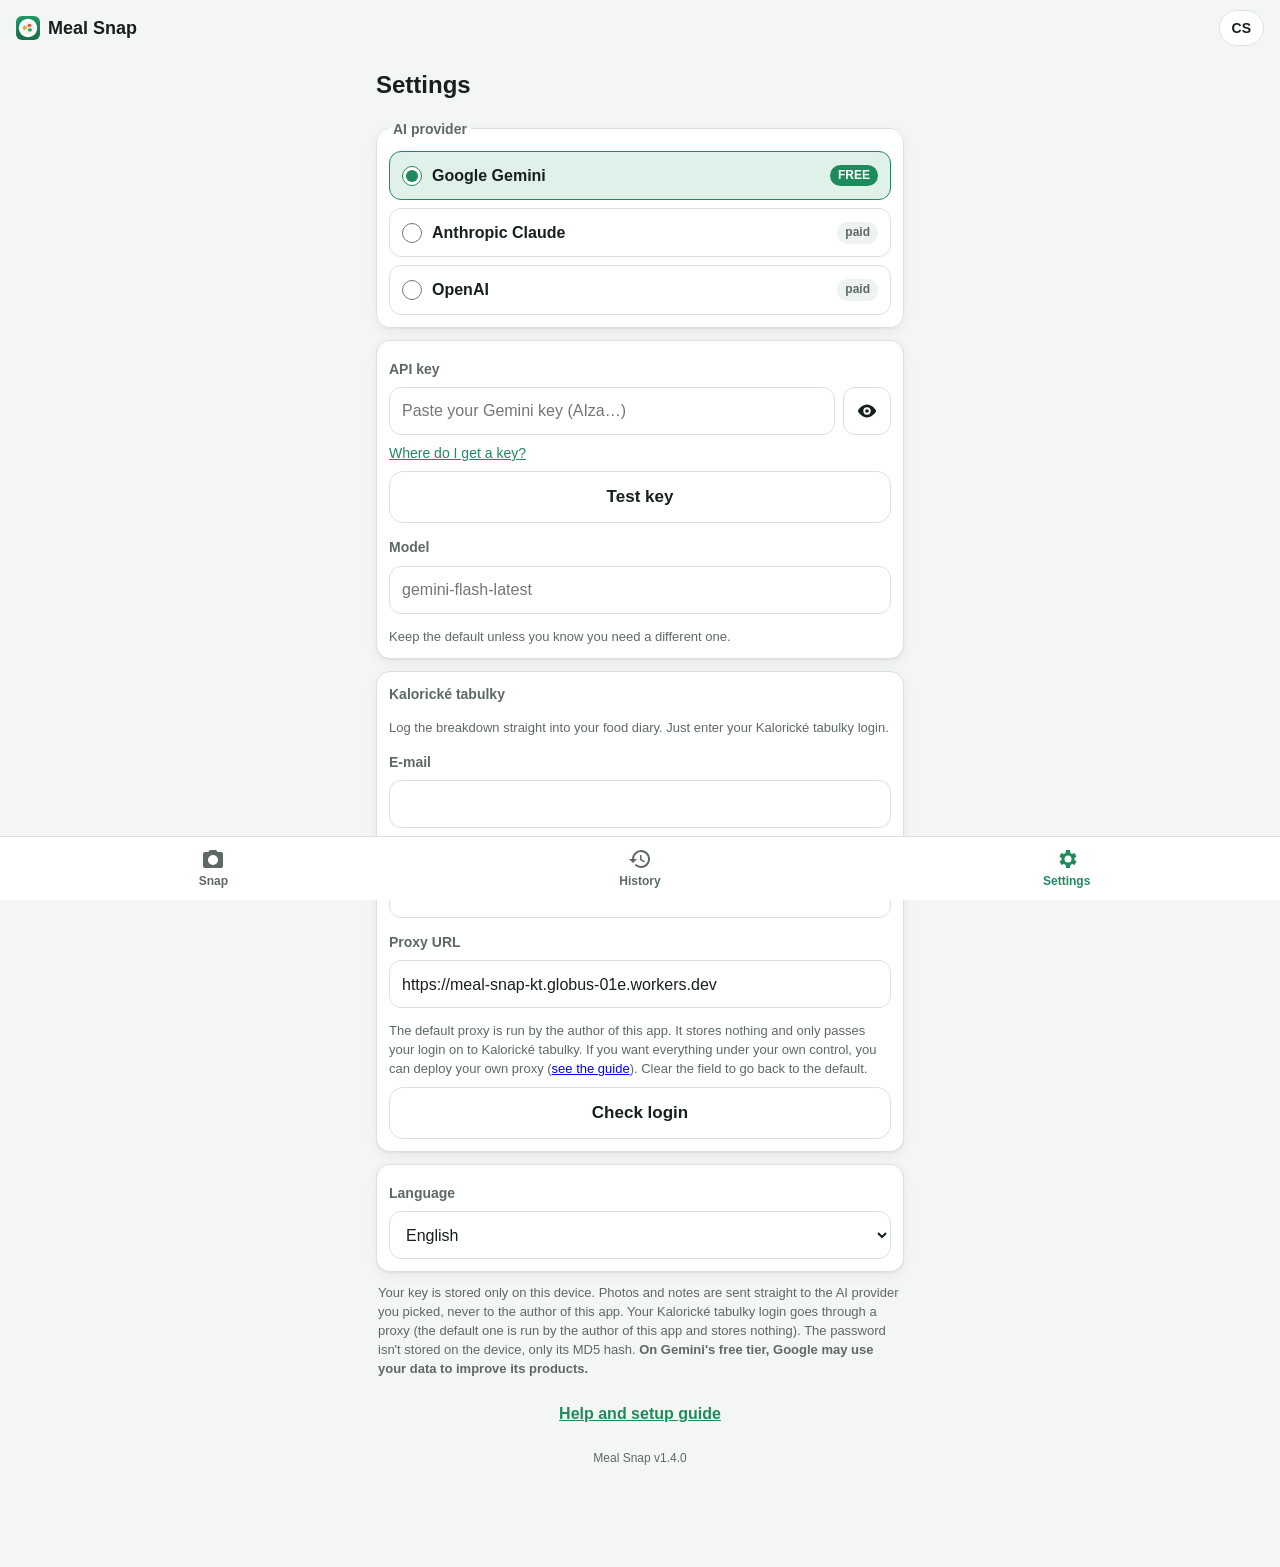
==== index.html @ 4e85311d "Skip whole dishes in KT matches and ask when the meat is unclear The KT database also lists complete" ====
<!doctype html>
<html lang="en">
<head>
  <meta charset="utf-8">
  <meta name="viewport" content="width=device-width, initial-scale=1, viewport-fit=cover">
  <title>Meal Snap</title>
  <meta name="description" content="Break a meal photo down into ingredients with grams and calories.">
  <meta name="theme-color" content="#1f8a5b">
  <meta name="apple-mobile-web-app-capable" content="yes">
  <meta name="mobile-web-app-capable" content="yes">
  <meta name="apple-mobile-web-app-status-bar-style" content="default">
  <meta name="apple-mobile-web-app-title" content="Meal Snap">
  <link rel="manifest" href="manifest.webmanifest">
  <link rel="icon" href="icons/favicon-32.png" sizes="32x32">
  <link rel="apple-touch-icon" href="icons/apple-touch-icon.png">
  <link rel="stylesheet" href="style.css">
  <script type="module" src="app.js"></script>
</head>
<body>
  <header class="topbar">
    <div class="brand"><img src="icons/favicon-32.png" alt="" width="24" height="24"><span data-i18n="app.title">Meal Snap</span></div>
    <button id="lang-toggle" class="chip" type="button" data-i18n-aria="settings.language">CS</button>
  </header>

  <main>
    <!-- ===== Snap ===== -->
    <section id="view-snap" class="view active" aria-labelledby="tab-snap">
      <div id="key-banner" class="banner" hidden>
        <span data-i18n="snap.noKey">Add your AI key in Settings first.</span>
        <button type="button" class="link" data-goto="settings" data-i18n="snap.openSettings">Open settings</button>
      </div>

      <div id="composer">
        <label class="photo-drop" id="photo-drop">
          <input id="photo-input" type="file" accept="image/*" hidden>
          <img id="photo-preview" alt="" hidden>
          <span class="photo-empty" id="photo-empty">
            <svg viewBox="0 0 24 24" width="40" height="40" aria-hidden="true"><path fill="currentColor" d="M9 3 7.2 5H4a2 2 0 0 0-2 2v12a2 2 0 0 0 2 2h16a2 2 0 0 0 2-2V7a2 2 0 0 0-2-2h-3.2L15 3H9Zm3 5a5 5 0 1 1 0 10 5 5 0 0 1 0-10Zm0 2a3 3 0 1 0 0 6 3 3 0 0 0 0-6Z"/></svg>
            <strong data-i18n="snap.takePhoto">Take or choose a photo</strong>
            <small data-i18n="snap.photoHint">Shoot from above, whole plate in frame.</small>
          </span>
        </label>

        <div class="note-wrap">
          <label for="note" class="label" data-i18n="snap.noteLabel">Note (optional)</label>
          <div class="note-row">
            <textarea id="note" rows="2" data-i18n-placeholder="snap.notePlaceholder"></textarea>
            <button id="mic" type="button" class="icon-btn" data-i18n-aria="snap.dictate">
              <svg viewBox="0 0 24 24" width="24" height="24" aria-hidden="true"><path fill="currentColor" d="M12 14a3 3 0 0 0 3-3V5a3 3 0 0 0-6 0v6a3 3 0 0 0 3 3Zm5-3a5 5 0 0 1-10 0H5a7 7 0 0 0 6 6.92V21h2v-3.08A7 7 0 0 0 19 11h-2Z"/></svg>
            </button>
          </div>
          <small id="voice-status" class="hint" data-i18n="snap.noteHint">Tip: you can also dictate using the microphone on your keyboard.</small>
        </div>

        <button id="analyze" type="button" class="primary" disabled data-i18n="snap.analyze">Analyze meal</button>
        <p id="status" class="status" role="status" aria-live="polite"></p>

        <div id="clarify" class="card clarify" role="group" aria-labelledby="clarify-question" hidden>
          <p id="clarify-question" class="clarify-question"></p>
          <div id="clarify-options" class="clarify-options"></div>
          <small class="hint" data-i18n="clarify.hint">Or write the answer in the note and tap Analyze meal.</small>
          <button id="clarify-skip" type="button" class="link" data-i18n="clarify.skip">Analyze without answering</button>
        </div>
      </div>

      <div id="result" hidden>
        <div class="result-head">
          <img id="result-thumb" alt="" hidden>
          <div>
            <input id="dish" class="dish" type="text" aria-label="Dish">
            <span id="confidence" class="badge"></span>
          </div>
        </div>

        <div class="totals card">
          <div class="kcal"><strong id="total-kcal">0</strong> <span>kcal</span></div>
          <div class="macros">
            <span><b data-i18n="macro.p">P</b> <span id="total-p">0</span> g</span>
            <span><b data-i18n="macro.c">C</b> <span id="total-c">0</span> g</span>
            <span><b data-i18n="macro.f">F</b> <span id="total-f">0</span> g</span>
          </div>
        </div>

        <ul id="items" class="items"></ul>

        <div class="row-actions">
          <button id="add-item" type="button" class="secondary" data-i18n="result.addItem">+ Add item</button>
          <button id="copy-all" type="button" class="secondary" data-i18n="result.copyAll">Copy all</button>
        </div>

        <div id="kt-card" class="card field-stack kt-card">
          <h2 class="kt-title" data-i18n="kt.title">Log to Kalorické tabulky</h2>
          <div id="kt-form">
            <div class="kt-row">
              <label class="kt-field"><span class="label" data-i18n="kt.date">Date</span><input id="kt-date" type="date"></label>
              <label class="kt-field"><span class="label" data-i18n="kt.meal">Meal</span><select id="kt-meal"></select></label>
            </div>
            <button id="kt-send" type="button" class="primary" data-i18n="kt.send">Log to Kalorické tabulky</button>
            <p id="kt-status" class="status" role="status" aria-live="polite"></p>
          </div>
          <p id="kt-setup" class="kt-setup" hidden>
            <span data-i18n="kt.notConfigured">Connect your Kalorické tabulky account first.</span>
            <button type="button" class="link" data-goto="settings" data-i18n="kt.openSettings">Set up</button>
          </p>
        </div>

        <p id="ai-note" class="ai-note"></p>
        <p class="disclaimer" data-i18n="result.disclaimer">Values are AI estimates. Check grams before logging.</p>
        <button id="new-photo" type="button" class="primary" data-i18n="result.newPhoto">New photo</button>
      </div>
    </section>

    <!-- ===== History ===== -->
    <section id="view-history" class="view" aria-labelledby="tab-history">
      <h1 data-i18n="history.title">History</h1>
      <ul id="history-list" class="history"></ul>
      <p id="history-empty" class="empty" data-i18n="history.empty">No meals yet. Analyzed meals will appear here.</p>
      <button id="history-clear" type="button" class="danger" data-i18n="history.clear" hidden>Clear history</button>
    </section>

    <!-- ===== Settings ===== -->
    <section id="view-settings" class="view" aria-labelledby="tab-settings">
      <h1 data-i18n="settings.title">Settings</h1>

      <fieldset class="card">
        <legend data-i18n="settings.provider">AI provider</legend>
        <div id="provider-list" class="providers"></div>
      </fieldset>

      <div class="card field-stack">
        <label for="api-key" class="label" data-i18n="settings.apiKey">API key</label>
        <div class="key-row">
          <input id="api-key" type="password" autocomplete="off" autocapitalize="off" spellcheck="false">
          <button id="key-show" type="button" class="icon-btn" data-i18n-aria="settings.showKey">
            <svg viewBox="0 0 24 24" width="22" height="22" aria-hidden="true"><path fill="currentColor" d="M12 5c-5 0-9 4.5-10 7 1 2.5 5 7 10 7s9-4.5 10-7c-1-2.5-5-7-10-7Zm0 11a4 4 0 1 1 0-8 4 4 0 0 1 0 8Zm0-2a2 2 0 1 0 0-4 2 2 0 0 0 0 4Z"/></svg>
          </button>
        </div>
        <a id="key-link" target="_blank" rel="noopener" class="small-link" data-i18n="settings.getKey">How do I get a key?</a>
        <button id="key-test" type="button" class="secondary" data-i18n="settings.test">Test key</button>
        <p id="key-status" class="status" role="status" aria-live="polite"></p>

        <label for="model" class="label" data-i18n="settings.model">Model</label>
        <input id="model" type="text" list="model-list" autocomplete="off" autocapitalize="off" spellcheck="false">
        <datalist id="model-list"></datalist>
        <small class="hint" data-i18n="settings.modelHint">Leave the default unless you know what you are doing.</small>
      </div>

      <div class="card field-stack">
        <span class="label kt-legend" data-i18n="kt.settingsTitle">Kalorické tabulky</span>
        <small class="hint" data-i18n-html="kt.settingsHint"></small>
        <label for="kt-email" class="label" data-i18n="kt.email">E-mail</label>
        <input id="kt-email" type="email" autocomplete="username" autocapitalize="off" spellcheck="false">
        <label for="kt-password" class="label" data-i18n="kt.password">Password</label>
        <input id="kt-password" type="password" autocomplete="current-password">
        <label for="kt-proxy" class="label" data-i18n="kt.proxy">Proxy URL</label>
        <input id="kt-proxy" type="url" inputmode="url" autocomplete="off" autocapitalize="off" spellcheck="false">
        <small class="hint" data-i18n-html="kt.proxyHint"></small>
        <button id="kt-test" type="button" class="secondary" data-i18n="kt.test">Check login</button>
        <p id="kt-test-status" class="status" role="status" aria-live="polite"></p>
      </div>

      <div class="card field-stack">
        <label for="lang-select" class="label" data-i18n="settings.language">Language</label>
        <select id="lang-select"></select>
      </div>

      <p class="privacy" data-i18n-html="settings.privacy"></p>
      <a class="help-link" href="help.html" data-i18n="settings.help">Help &amp; setup guide</a>
      <p class="version">Meal Snap v<span id="app-version"></span></p>
    </section>
  </main>

  <nav class="tabs" role="tablist">
    <button id="tab-snap" role="tab" class="tab active" data-goto="snap" type="button">
      <svg viewBox="0 0 24 24" width="24" height="24" aria-hidden="true"><path fill="currentColor" d="M9 3 7.2 5H4a2 2 0 0 0-2 2v12a2 2 0 0 0 2 2h16a2 2 0 0 0 2-2V7a2 2 0 0 0-2-2h-3.2L15 3H9Zm3 5a5 5 0 1 1 0 10 5 5 0 0 1 0-10Z"/></svg>
      <span data-i18n="tab.snap">Snap</span>
    </button>
    <button id="tab-history" role="tab" class="tab" data-goto="history" type="button">
      <svg viewBox="0 0 24 24" width="24" height="24" aria-hidden="true"><path fill="currentColor" d="M13 3a9 9 0 0 0-9 9H1l4 4 4-4H6a7 7 0 1 1 2.05 4.95l-1.42 1.42A9 9 0 1 0 13 3Zm-1 5v5l4.25 2.52.77-1.28L13.5 12.2V8H12Z"/></svg>
      <span data-i18n="tab.history">History</span>
    </button>
    <button id="tab-settings" role="tab" class="tab" data-goto="settings" type="button">
      <svg viewBox="0 0 24 24" width="24" height="24" aria-hidden="true"><path fill="currentColor" d="M19.4 13a7.6 7.6 0 0 0 0-2l2.1-1.6-2-3.5-2.5 1a7.4 7.4 0 0 0-1.7-1L15 3h-4l-.4 2.9a7.4 7.4 0 0 0-1.7 1l-2.5-1-2 3.5L6.6 11a7.6 7.6 0 0 0 0 2l-2.1 1.6 2 3.5 2.5-1c.5.4 1.1.7 1.7 1L11 21h4l.4-2.9c.6-.3 1.2-.6 1.7-1l2.5 1 2-3.5L19.4 13ZM13 15.5a3.5 3.5 0 1 1 0-7 3.5 3.5 0 0 1 0 7Z"/></svg>
      <span data-i18n="tab.settings">Settings</span>
    </button>
  </nav>

  <div id="toast" class="toast" role="status" aria-live="polite" hidden></div>

  <template id="item-tpl">
    <li class="item card">
      <div class="item-main">
        <input class="item-name" type="text" data-field="name">
        <button type="button" class="icon-btn small copy-one" data-i18n-aria="result.copyName">
          <svg viewBox="0 0 24 24" width="20" height="20" aria-hidden="true"><path fill="currentColor" d="M16 1H4a2 2 0 0 0-2 2v14h2V3h12V1Zm3 4H8a2 2 0 0 0-2 2v14a2 2 0 0 0 2 2h11a2 2 0 0 0 2-2V7a2 2 0 0 0-2-2Zm0 16H8V7h11v14Z"/></svg>
        </button>
      </div>
      <div class="item-sub">
        <label class="grams"><input type="number" inputmode="decimal" min="0" step="1" data-field="grams"><span>g</span></label>
        <span class="item-kcal"><strong></strong> kcal</span>
        <span class="item-macros"></span>
        <button type="button" class="icon-btn small toggle-details" data-i18n-aria="result.details">
          <svg viewBox="0 0 24 24" width="20" height="20" aria-hidden="true"><path fill="currentColor" d="M3 17.25V21h3.75L17.8 9.94l-3.75-3.75L3 17.25ZM20.7 7.04a1 1 0 0 0 0-1.41l-2.33-2.33a1 1 0 0 0-1.41 0l-1.83 1.83 3.75 3.75 1.82-1.84Z"/></svg>
        </button>
        <button type="button" class="icon-btn small remove" data-i18n-aria="result.remove">
          <svg viewBox="0 0 24 24" width="20" height="20" aria-hidden="true"><path fill="currentColor" d="M6 19a2 2 0 0 0 2 2h8a2 2 0 0 0 2-2V7H6v12ZM19 4h-3.5l-1-1h-5l-1 1H5v2h14V4Z"/></svg>
        </button>
      </div>
      <div class="item-kt" hidden>
        <span class="item-kt-label" data-i18n="kt.matchLabel">KT</span>
        <select class="item-kt-select" data-i18n-aria="kt.match"></select>
        <span class="item-kt-busy" data-i18n="kt.searching" hidden>Searching…</span>
      </div>
      <div class="item-details" hidden>
        <span class="per100" data-i18n="result.per100">Per 100 g:</span>
        <label>kcal<input type="number" inputmode="decimal" min="0" data-field="kcal_100g"></label>
        <label data-i18n-aria="macro.protein"><span data-i18n="macro.p">P</span><input type="number" inputmode="decimal" min="0" step="0.1" data-field="protein_100g"></label>
        <label data-i18n-aria="macro.carbs"><span data-i18n="macro.c">C</span><input type="number" inputmode="decimal" min="0" step="0.1" data-field="carbs_100g"></label>
        <label data-i18n-aria="macro.fat"><span data-i18n="macro.f">F</span><input type="number" inputmode="decimal" min="0" step="0.1" data-field="fat_100g"></label>
      </div>
    </li>
  </template>
</body>
</html>
---- style.css ----
:root {
  --bg: #f4f6f5;
  --surface: #ffffff;
  --surface-2: #eef2f0;
  --text: #17201b;
  --muted: #5d6a63;
  --border: #dbe2de;
  --accent: #1f8a5b;
  --accent-text: #ffffff;
  --accent-soft: #dff1e8;
  --danger: #c0392b;
  --warn: #b7791f;
  --radius: 14px;
  --shadow: 0 1px 2px rgb(0 0 0 / 6%), 0 4px 14px rgb(0 0 0 / 5%);
  --tabbar-h: 64px;
  color-scheme: light;
}

@media (prefers-color-scheme: dark) {
  :root:not([data-theme="light"]) {
    --bg: #0f1412;
    --surface: #18201c;
    --surface-2: #212b26;
    --text: #e8eeea;
    --muted: #9aa8a0;
    --border: #2c3832;
    --accent: #3fbf86;
    --accent-text: #08130e;
    --accent-soft: #1d3a2d;
    --danger: #ef6b5b;
    --warn: #e0a84a;
    --shadow: none;
    color-scheme: dark;
  }
}
:root[data-theme="dark"] {
  --bg: #0f1412; --surface: #18201c; --surface-2: #212b26; --text: #e8eeea; --muted: #9aa8a0;
  --border: #2c3832; --accent: #3fbf86; --accent-text: #08130e; --accent-soft: #1d3a2d;
  --danger: #ef6b5b; --warn: #e0a84a; --shadow: none; color-scheme: dark;
}

* { box-sizing: border-box; }
html { -webkit-text-size-adjust: 100%; }
body {
  margin: 0;
  background: var(--bg);
  color: var(--text);
  font: 16px/1.45 -apple-system, BlinkMacSystemFont, "Segoe UI", Roboto, sans-serif;
  padding-bottom: calc(var(--tabbar-h) + env(safe-area-inset-bottom));
  -webkit-tap-highlight-color: transparent;
}
button, input, select, textarea { font: inherit; color: inherit; }
[hidden] { display: none !important; }

.topbar {
  position: sticky; top: 0; z-index: 5;
  display: flex; align-items: center; justify-content: space-between;
  padding: calc(10px + env(safe-area-inset-top)) 16px 10px;
  background: color-mix(in srgb, var(--bg) 88%, transparent);
  backdrop-filter: blur(10px);
  -webkit-backdrop-filter: blur(10px);
}
.brand { display: flex; align-items: center; gap: 8px; font-weight: 700; font-size: 18px; }
.brand img { border-radius: 6px; }

main { max-width: 560px; margin: 0 auto; padding: 4px 16px 24px; }
h1 { font-size: 24px; margin: 8px 0 16px; }

.view { display: none; }
.view.active { display: block; }

.card {
  background: var(--surface);
  border: 1px solid var(--border);
  border-radius: var(--radius);
  box-shadow: var(--shadow);
}

/* buttons */
.primary, .secondary, .danger {
  display: block; width: 100%;
  min-height: 52px; padding: 12px 16px;
  border-radius: var(--radius); border: 1px solid transparent;
  font-weight: 600; font-size: 17px; cursor: pointer;
}
.primary { background: var(--accent); color: var(--accent-text); }
.primary:disabled { opacity: .45; cursor: default; }
.secondary { background: var(--surface); border-color: var(--border); color: var(--text); }
.danger { background: transparent; border-color: var(--danger); color: var(--danger); margin-top: 16px; }
.chip {
  border: 1px solid var(--border); background: var(--surface); border-radius: 999px;
  padding: 6px 12px; font-weight: 600; font-size: 14px; cursor: pointer; min-height: 36px;
}
.icon-btn {
  display: inline-grid; place-items: center; flex: none;
  width: 48px; height: 48px; border-radius: 12px;
  border: 1px solid var(--border); background: var(--surface); color: var(--text); cursor: pointer;
}
.icon-btn.small { width: 38px; height: 38px; border-radius: 10px; border-color: transparent; background: transparent; color: var(--muted); }
.icon-btn.recording { background: var(--danger); border-color: var(--danger); color: #fff; animation: pulse 1.2s infinite; }
@keyframes pulse { 50% { opacity: .65; } }
.link { background: none; border: 0; color: var(--accent); font-weight: 600; padding: 0; cursor: pointer; text-decoration: underline; }
button:focus-visible, input:focus-visible, textarea:focus-visible, select:focus-visible, a:focus-visible {
  outline: 2px solid var(--accent); outline-offset: 2px;
}

/* snap */
.banner {
  display: flex; flex-wrap: wrap; gap: 6px 12px; align-items: center;
  padding: 12px 14px; margin-bottom: 12px; border-radius: var(--radius);
  background: var(--accent-soft); color: var(--text);
}
.photo-drop {
  display: grid; place-items: center; overflow: hidden;
  aspect-ratio: 4 / 3; width: 100%;
  border: 2px dashed var(--border); border-radius: var(--radius);
  background: var(--surface); cursor: pointer; margin-bottom: 14px;
}
.photo-drop.has-photo { border-style: solid; aspect-ratio: auto; grid-template-columns: minmax(0, 1fr); }
.photo-drop img { display: block; max-width: 100%; max-height: 60vh; width: auto; height: auto; }
.photo-empty { display: grid; justify-items: center; gap: 6px; padding: 16px; text-align: center; color: var(--muted); }
.photo-empty strong { color: var(--text); font-size: 18px; }

.clarify { margin-top: 12px; padding: 14px; display: grid; gap: 10px; justify-items: start; }
.clarify-question { margin: 0; font-weight: 600; }
.clarify-options { display: flex; flex-wrap: wrap; gap: 8px; }
.clarify .hint { margin: 0; }

.label { display: block; font-weight: 600; font-size: 14px; margin-bottom: 6px; color: var(--muted); }
.note-wrap { margin-bottom: 14px; }
.note-row { display: flex; gap: 8px; align-items: flex-start; }
textarea, input[type="text"], input[type="password"], input[type="number"], input[type="url"], input[type="email"], input[type="date"], select {
  width: 100%; min-height: 48px; padding: 11px 12px;
  border: 1px solid var(--border); border-radius: 12px; background: var(--surface);
  font-size: 16px; /* prevents iOS zoom */
}
textarea { resize: vertical; }
input[type="date"] { -webkit-appearance: none; appearance: none; text-align: left; }
.hint { display: block; color: var(--muted); font-size: 13px; margin-top: 6px; }
.status { min-height: 1.4em; margin: 10px 0 0; color: var(--muted); font-size: 15px; }
.status.error { color: var(--danger); }
.status.ok { color: var(--accent); }
.status.busy::before {
  content: ""; display: inline-block; width: 14px; height: 14px; margin-right: 8px; vertical-align: -2px;
  border: 2px solid var(--border); border-top-color: var(--accent); border-radius: 50%;
  animation: spin .8s linear infinite;
}
@keyframes spin { to { transform: rotate(360deg); } }

/* result */
.result-head { display: flex; gap: 12px; align-items: center; margin: 4px 0 12px; }
.result-head img { width: 64px; height: 64px; object-fit: cover; border-radius: 12px; flex: none; }
.result-head > div { flex: 1; min-width: 0; }
.dish {
  border: 0 !important; background: transparent !important; padding: 0 !important; min-height: 0 !important;
  font-size: 21px !important; font-weight: 700;
}
.badge { display: inline-block; font-size: 12px; font-weight: 600; padding: 2px 8px; border-radius: 999px; background: var(--surface-2); color: var(--muted); margin-top: 2px; }
.badge.low { color: var(--warn); }
.badge.high { color: var(--accent); }

.totals { display: flex; justify-content: space-between; align-items: center; gap: 12px; padding: 14px 16px; margin-bottom: 12px; flex-wrap: wrap; }
.kcal strong { font-size: 30px; font-variant-numeric: tabular-nums; }
.kcal span { color: var(--muted); }
.macros { display: flex; gap: 14px; font-variant-numeric: tabular-nums; color: var(--muted); }
.macros b { color: var(--text); }

.items { list-style: none; margin: 0 0 12px; padding: 0; display: grid; gap: 8px; }
.item { padding: 8px 8px 8px 12px; }
.item-main { display: flex; align-items: center; gap: 4px; }
.item-name {
  flex: 1; min-width: 0; font-weight: 600;
  border: 0 !important; background: transparent !important; padding: 4px 0 !important; min-height: 38px !important;
}
.item-sub { display: flex; align-items: center; gap: 10px; flex-wrap: wrap; }
.grams { display: inline-flex; align-items: center; gap: 4px; }
.grams input { width: 84px; min-height: 40px; padding: 6px 8px; text-align: right; font-variant-numeric: tabular-nums; }
.grams span { color: var(--muted); }
.item-kcal { font-variant-numeric: tabular-nums; flex: 1; }
.item-macros { color: var(--muted); font-size: 13px; flex-basis: 100%; order: 5; margin-top: -4px; font-variant-numeric: tabular-nums; }
.item-details {
  display: flex; flex-wrap: wrap; gap: 8px; align-items: center;
  margin-top: 8px; padding-top: 8px; border-top: 1px solid var(--border); font-size: 14px; color: var(--muted);
}
.item-details label { display: inline-flex; align-items: center; gap: 4px; }
.item-details input { width: 70px; min-height: 38px; padding: 6px; }
.per100 { width: 100%; }
.item-kt { display: flex; align-items: center; gap: 8px; margin-top: 6px; font-size: 14px; color: var(--muted); }
.item-kt-label { flex: none; font-weight: 700; font-size: 12px; padding: 2px 6px; border-radius: 6px; background: var(--surface-2); }
.item-kt-select { min-height: 38px !important; padding: 6px 8px !important; font-size: 14px !important; flex: 1; min-width: 0; text-overflow: ellipsis; }
.item-kt-busy { flex: 1; }

.row-actions { display: grid; grid-template-columns: 1fr 1fr; gap: 8px; margin-bottom: 12px; }
.kt-card { margin-bottom: 12px; }
.kt-title { font-size: 16px; margin: 0; }
.kt-row { display: grid; grid-template-columns: minmax(0, 1fr) minmax(0, 1.3fr); gap: 8px; margin-bottom: 10px; }
.kt-field .label { margin: 0 0 4px; }
.kt-setup { margin: 0; color: var(--muted); display: flex; flex-wrap: wrap; gap: 6px 10px; }
.kt-legend { margin: 0 !important; }
.ai-note { color: var(--muted); font-size: 15px; margin: 8px 2px; }
.disclaimer { color: var(--muted); font-size: 13px; margin: 0 2px 16px; }

/* history */
.history { list-style: none; padding: 0; margin: 0; display: grid; gap: 8px; }
.history li { display: flex; align-items: center; gap: 12px; padding: 10px; cursor: pointer; }
.history img, .history .ph { width: 56px; height: 56px; border-radius: 10px; object-fit: cover; flex: none; background: var(--surface-2); }
.history .meta { flex: 1; min-width: 0; }
.history .meta strong { display: block; white-space: nowrap; overflow: hidden; text-overflow: ellipsis; }
.history .meta small { color: var(--muted); }
.history .kc { font-weight: 700; font-variant-numeric: tabular-nums; white-space: nowrap; }
.empty { color: var(--muted); text-align: center; padding: 32px 0; }

/* settings */
fieldset { margin: 0 0 12px; padding: 12px; }
legend { font-weight: 600; font-size: 14px; color: var(--muted); padding: 0 4px; }
.providers { display: grid; gap: 8px; }
.provider {
  display: flex; align-items: center; gap: 10px; padding: 12px;
  border: 1px solid var(--border); border-radius: 12px; cursor: pointer;
}
.provider:has(input:checked) { border-color: var(--accent); background: var(--accent-soft); }
.provider input { width: 20px; height: 20px; accent-color: var(--accent); margin: 0; }
.provider .name { flex: 1; font-weight: 600; }
.tag { font-size: 12px; font-weight: 700; padding: 2px 8px; border-radius: 999px; background: var(--surface-2); color: var(--muted); }
.tag.free { background: var(--accent); color: var(--accent-text); }
.field-stack { display: grid; gap: 8px; padding: 12px; margin-bottom: 12px; }
.field-stack .label { margin: 6px 0 0; }
.field-stack .status { margin: 0; }
.field-stack .status:empty { display: none; }
.key-row { display: flex; gap: 8px; }
.small-link { color: var(--accent); font-size: 14px; }
.privacy { color: var(--muted); font-size: 13px; margin: 4px 2px 12px; }
.help-link { display: block; text-align: center; color: var(--accent); font-weight: 600; padding: 12px; }
.version { text-align: center; color: var(--muted); font-size: 12px; }

/* tabs */
.tabs {
  position: fixed; left: 0; right: 0; bottom: 0; z-index: 10;
  display: grid; grid-template-columns: repeat(3, 1fr);
  height: calc(var(--tabbar-h) + env(safe-area-inset-bottom));
  padding-bottom: env(safe-area-inset-bottom);
  background: var(--surface); border-top: 1px solid var(--border);
}
.tab {
  display: grid; justify-items: center; align-content: center; gap: 2px;
  background: none; border: 0; color: var(--muted); font-size: 12px; font-weight: 600; cursor: pointer;
}
.tab.active { color: var(--accent); }

.toast {
  position: fixed; left: 50%; bottom: calc(var(--tabbar-h) + env(safe-area-inset-bottom) + 14px);
  transform: translateX(-50%); z-index: 20; max-width: calc(100% - 32px);
  background: var(--text); color: var(--bg); padding: 10px 16px; border-radius: 999px;
  font-size: 15px; box-shadow: var(--shadow);
}

/* help page */
.help main { padding-bottom: 40px; }
.help h2 { font-size: 19px; margin: 24px 0 8px; }
.help ol, .help ul { padding-left: 22px; }
.help li { margin: 6px 0; }
.help a { color: var(--accent); }
.help .card { padding: 14px 16px; margin: 12px 0; }
.help .back { display: inline-block; margin: 4px 0 8px; color: var(--accent); font-weight: 600; text-decoration: none; }
body.help { padding-bottom: 0; }
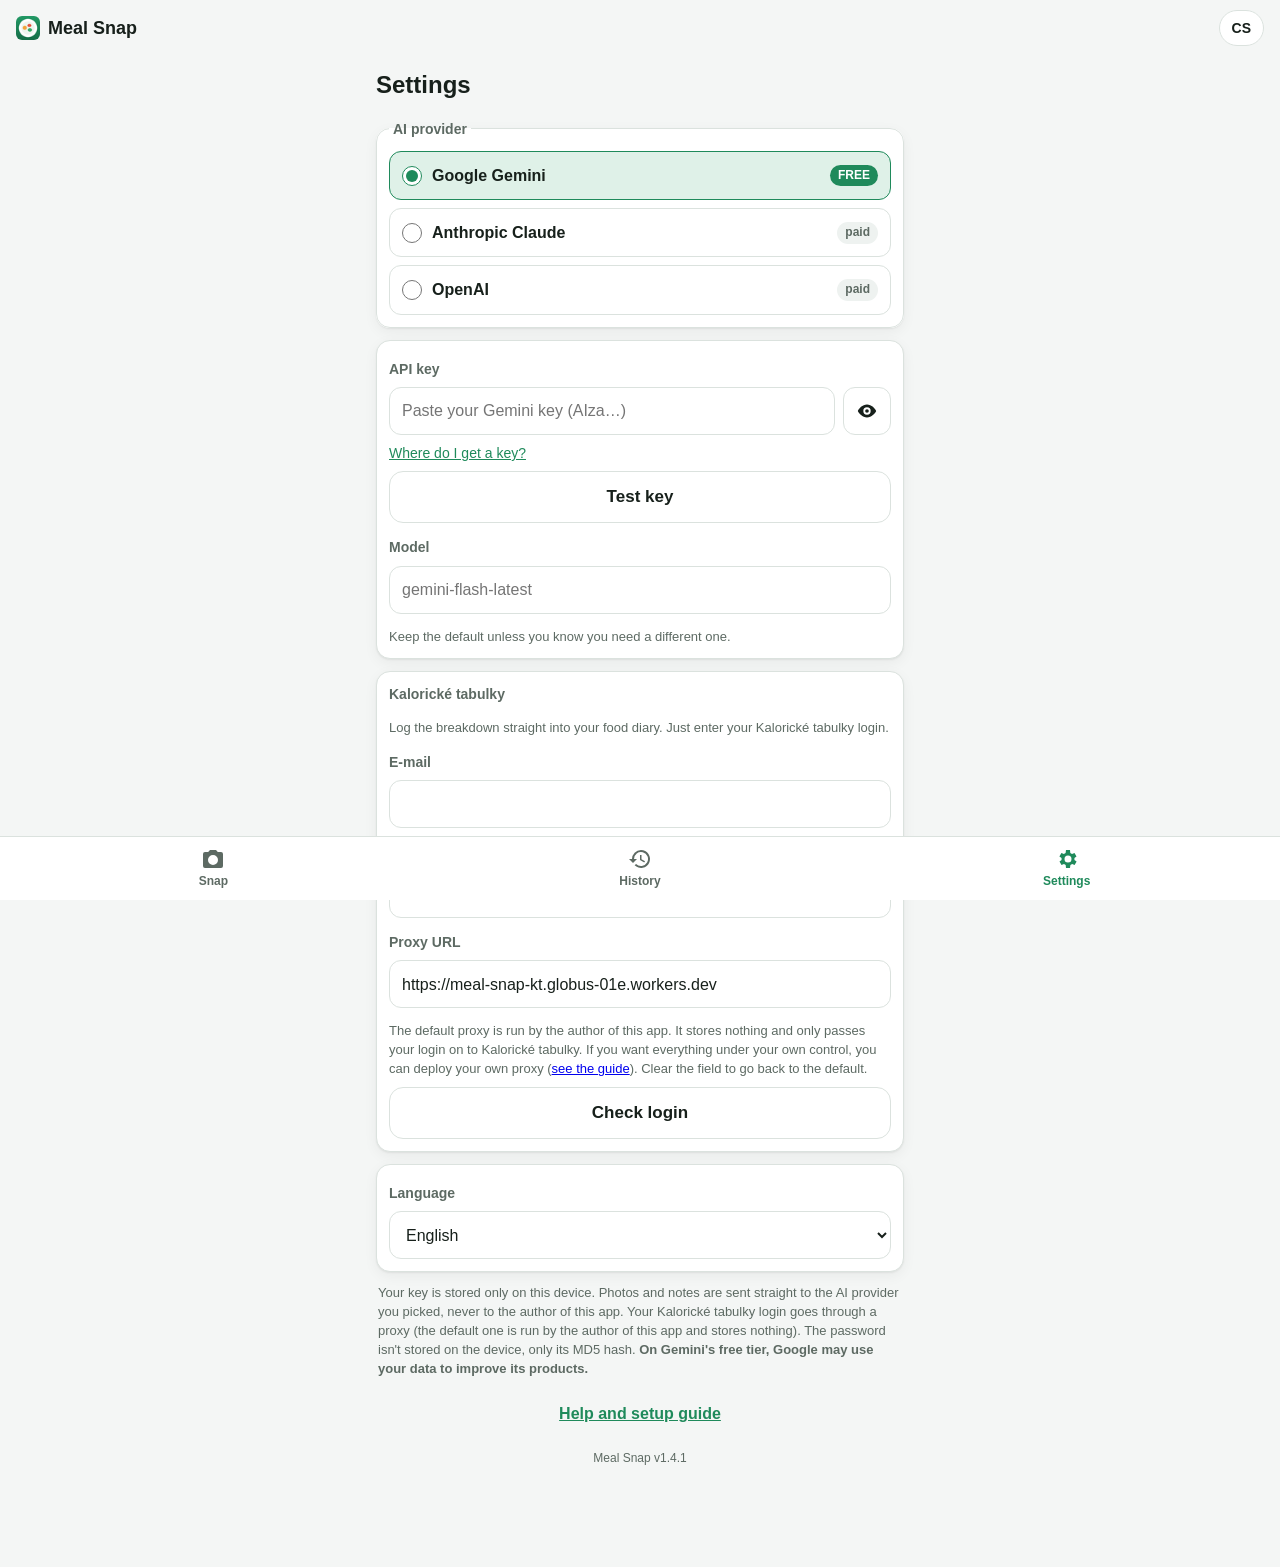
==== commit c0486fd7: "Let the user answer the meat question freely and redo a breakdown Picking a catch-all "other" sent n" ====
--- a/index.html
+++ b/index.html
@@ -105,6 +105,7 @@
         </div>
 
         <p id="ai-note" class="ai-note"></p>
+        <button id="reanalyze" type="button" class="secondary reanalyze" data-i18n="result.reanalyze">Correct note and analyze again</button>
         <p class="disclaimer" data-i18n="result.disclaimer">Values are AI estimates. Check grams before logging.</p>
         <button id="new-photo" type="button" class="primary" data-i18n="result.newPhoto">New photo</button>
       </div>
--- a/style.css
+++ b/style.css
@@ -121,6 +121,7 @@
 .photo-empty { display: grid; justify-items: center; gap: 6px; padding: 16px; text-align: center; color: var(--muted); }
 .photo-empty strong { color: var(--text); font-size: 18px; }
 
+.reanalyze { margin-bottom: 12px; }
 .clarify { margin-top: 12px; padding: 14px; display: grid; gap: 10px; justify-items: start; }
 .clarify-question { margin: 0; font-weight: 600; }
 .clarify-options { display: flex; flex-wrap: wrap; gap: 8px; }
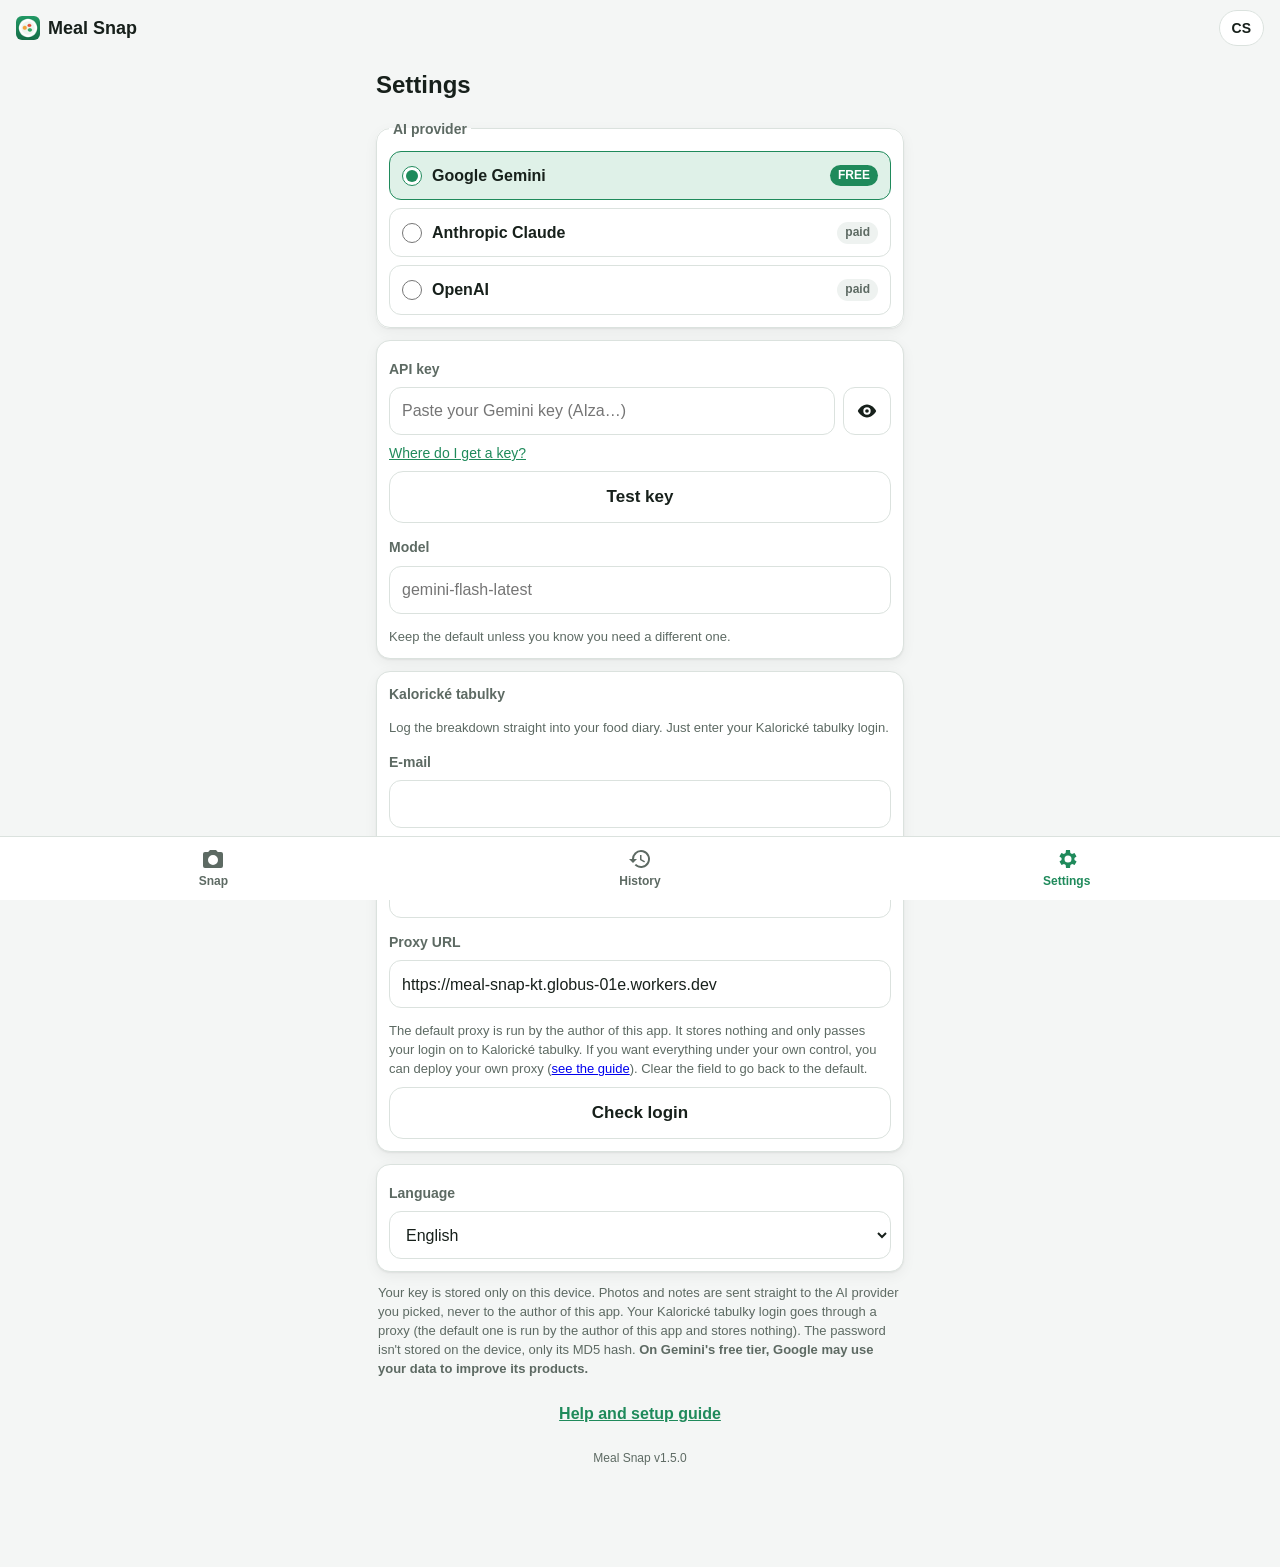
==== commit 83c683c2: "Let the user set the total plate weight and scale items proportionally Co-Authored-By: Claude Opus 5" ====
--- a/index.html
+++ b/index.html
@@ -79,6 +79,11 @@
             <span><b data-i18n="macro.c">C</b> <span id="total-c">0</span> g</span>
             <span><b data-i18n="macro.f">F</b> <span id="total-f">0</span> g</span>
           </div>
+          <label class="total-weight">
+            <span data-i18n="result.totalWeight">Total weight</span>
+            <span class="grams"><input id="total-grams" type="text" inputmode="decimal" autocomplete="off"> <span>g</span></span>
+          </label>
+          <small class="hint total-hint" data-i18n="result.totalWeightHint">Know the weight of the whole plate? Change it and all items scale proportionally.</small>
         </div>
 
         <ul id="items" class="items"></ul>
--- a/style.css
+++ b/style.css
@@ -165,6 +165,8 @@
 .kcal span { color: var(--muted); }
 .macros { display: flex; gap: 14px; font-variant-numeric: tabular-nums; color: var(--muted); }
 .macros b { color: var(--text); }
+.total-weight { display: flex; align-items: center; justify-content: space-between; gap: 8px; flex-basis: 100%; padding-top: 10px; border-top: 1px solid var(--border); }
+.total-hint { flex-basis: 100%; margin-top: -6px; }
 
 .items { list-style: none; margin: 0 0 12px; padding: 0; display: grid; gap: 8px; }
 .item { padding: 8px 8px 8px 12px; }
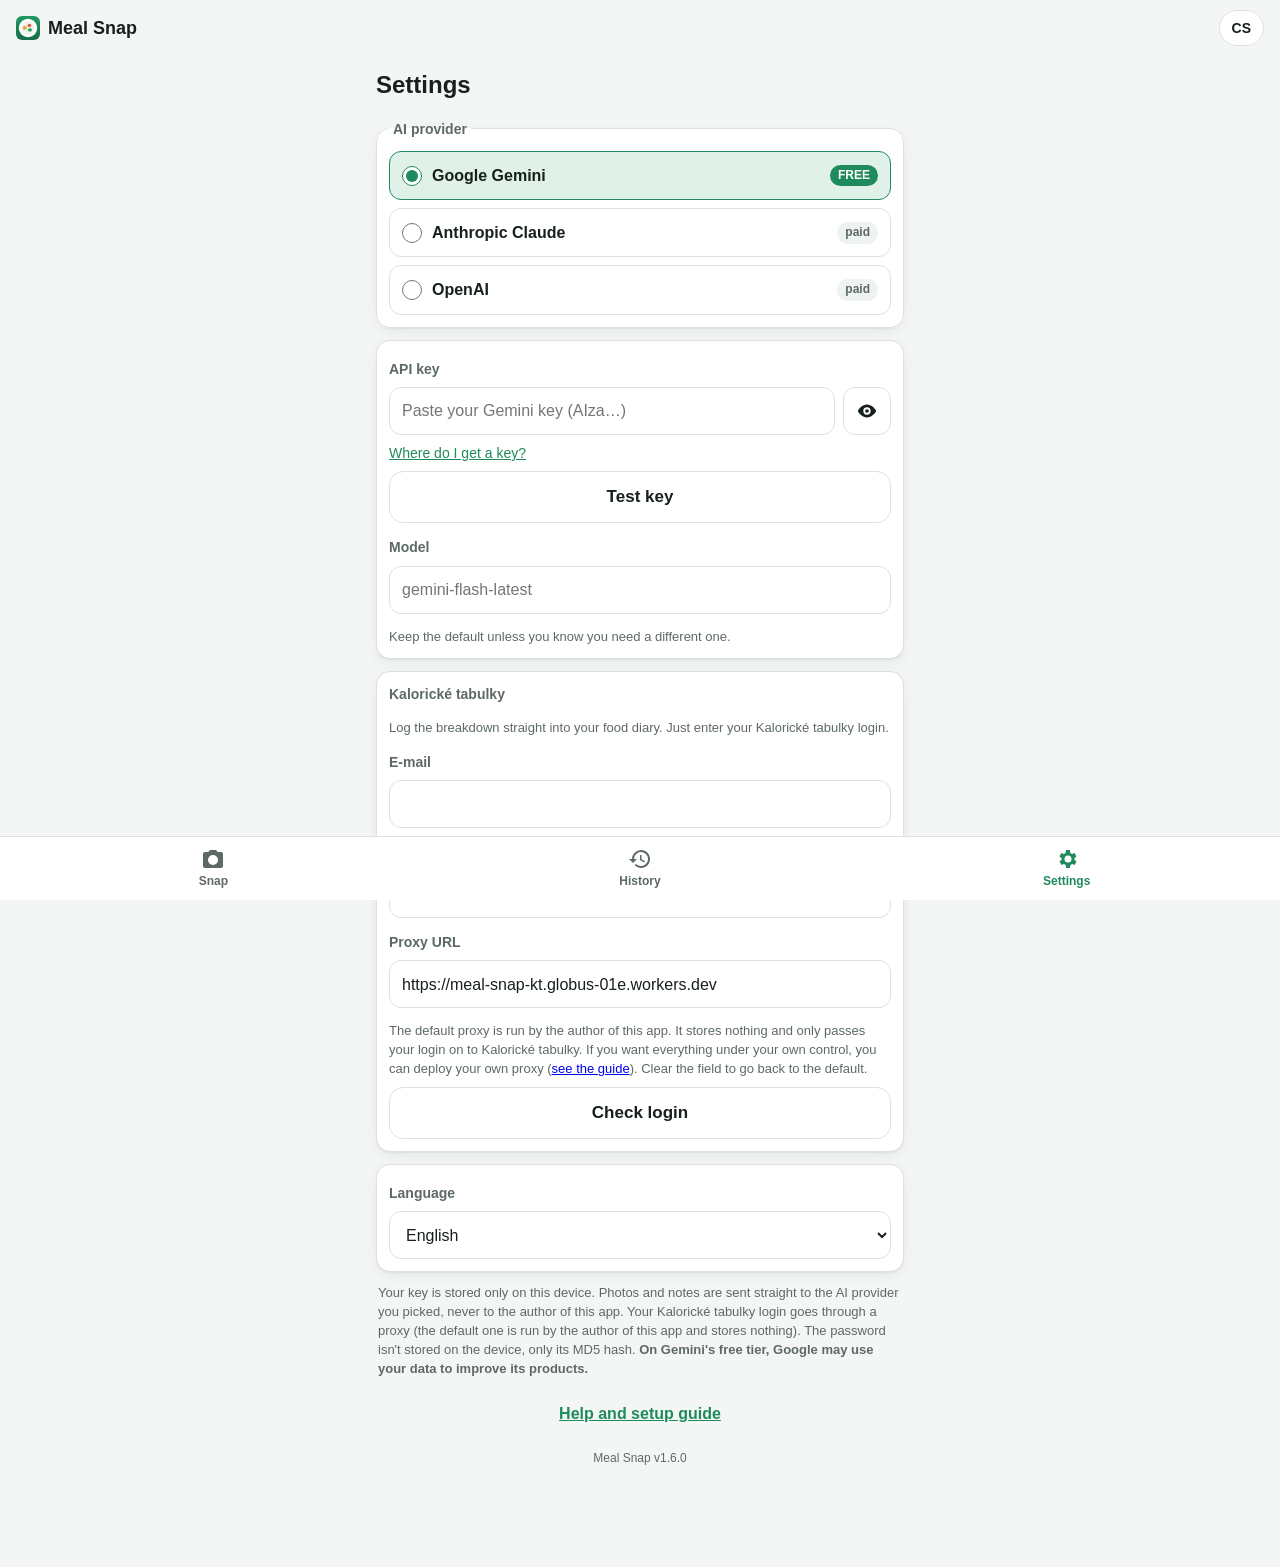
==== commit ffd825cc: "Let history photos be tapped to enlarge Keep a larger copy (900 px) of each meal photo in IndexedDB," ====
--- a/index.html
+++ b/index.html
@@ -65,7 +65,7 @@
 
       <div id="result" hidden>
         <div class="result-head">
-          <img id="result-thumb" alt="" hidden>
+          <img id="result-thumb" alt="" data-i18n-aria="history.showPhoto" hidden>
           <div>
             <input id="dish" class="dish" type="text" aria-label="Dish">
             <span id="confidence" class="badge"></span>
@@ -191,6 +191,11 @@
     </button>
   </nav>
 
+  <dialog id="lightbox" class="lightbox">
+    <img id="lightbox-img" alt="">
+    <p id="lightbox-caption"></p>
+  </dialog>
+
   <div id="toast" class="toast" role="status" aria-live="polite" hidden></div>
 
   <template id="item-tpl">
--- a/style.css
+++ b/style.css
@@ -150,7 +150,18 @@
 
 /* result */
 .result-head { display: flex; gap: 12px; align-items: center; margin: 4px 0 12px; }
-.result-head img { width: 64px; height: 64px; object-fit: cover; border-radius: 12px; flex: none; }
+.result-head img { width: 64px; height: 64px; object-fit: cover; border-radius: 12px; flex: none; cursor: zoom-in; }
+
+/* photo viewer */
+.lightbox {
+  width: 100%; height: 100%; max-width: none; max-height: none; margin: 0; padding: 16px; border: 0;
+  background: rgb(0 0 0 / 92%); color: #fff; cursor: zoom-out;
+  display: none; flex-direction: column; align-items: center; justify-content: center; gap: 12px;
+}
+.lightbox[open] { display: flex; }
+.lightbox::backdrop { background: transparent; }
+.lightbox img { max-width: 100%; max-height: calc(100% - 48px); object-fit: contain; border-radius: 8px; }
+.lightbox p { margin: 0; font-size: 15px; text-align: center; opacity: .85; }
 .result-head > div { flex: 1; min-width: 0; }
 .dish {
   border: 0 !important; background: transparent !important; padding: 0 !important; min-height: 0 !important;
@@ -206,7 +217,8 @@
 /* history */
 .history { list-style: none; padding: 0; margin: 0; display: grid; gap: 8px; }
 .history li { display: flex; align-items: center; gap: 12px; padding: 10px; cursor: pointer; }
-.history img, .history .ph { width: 56px; height: 56px; border-radius: 10px; object-fit: cover; flex: none; background: var(--surface-2); }
+.history .thumb { padding: 0; border: 0; background: none; flex: none; cursor: zoom-in; border-radius: 10px; }
+.history img, .history .ph { display: block; width: 64px; height: 64px; border-radius: 10px; object-fit: cover; flex: none; background: var(--surface-2); }
 .history .meta { flex: 1; min-width: 0; }
 .history .meta strong { display: block; white-space: nowrap; overflow: hidden; text-overflow: ellipsis; }
 .history .meta small { color: var(--muted); }
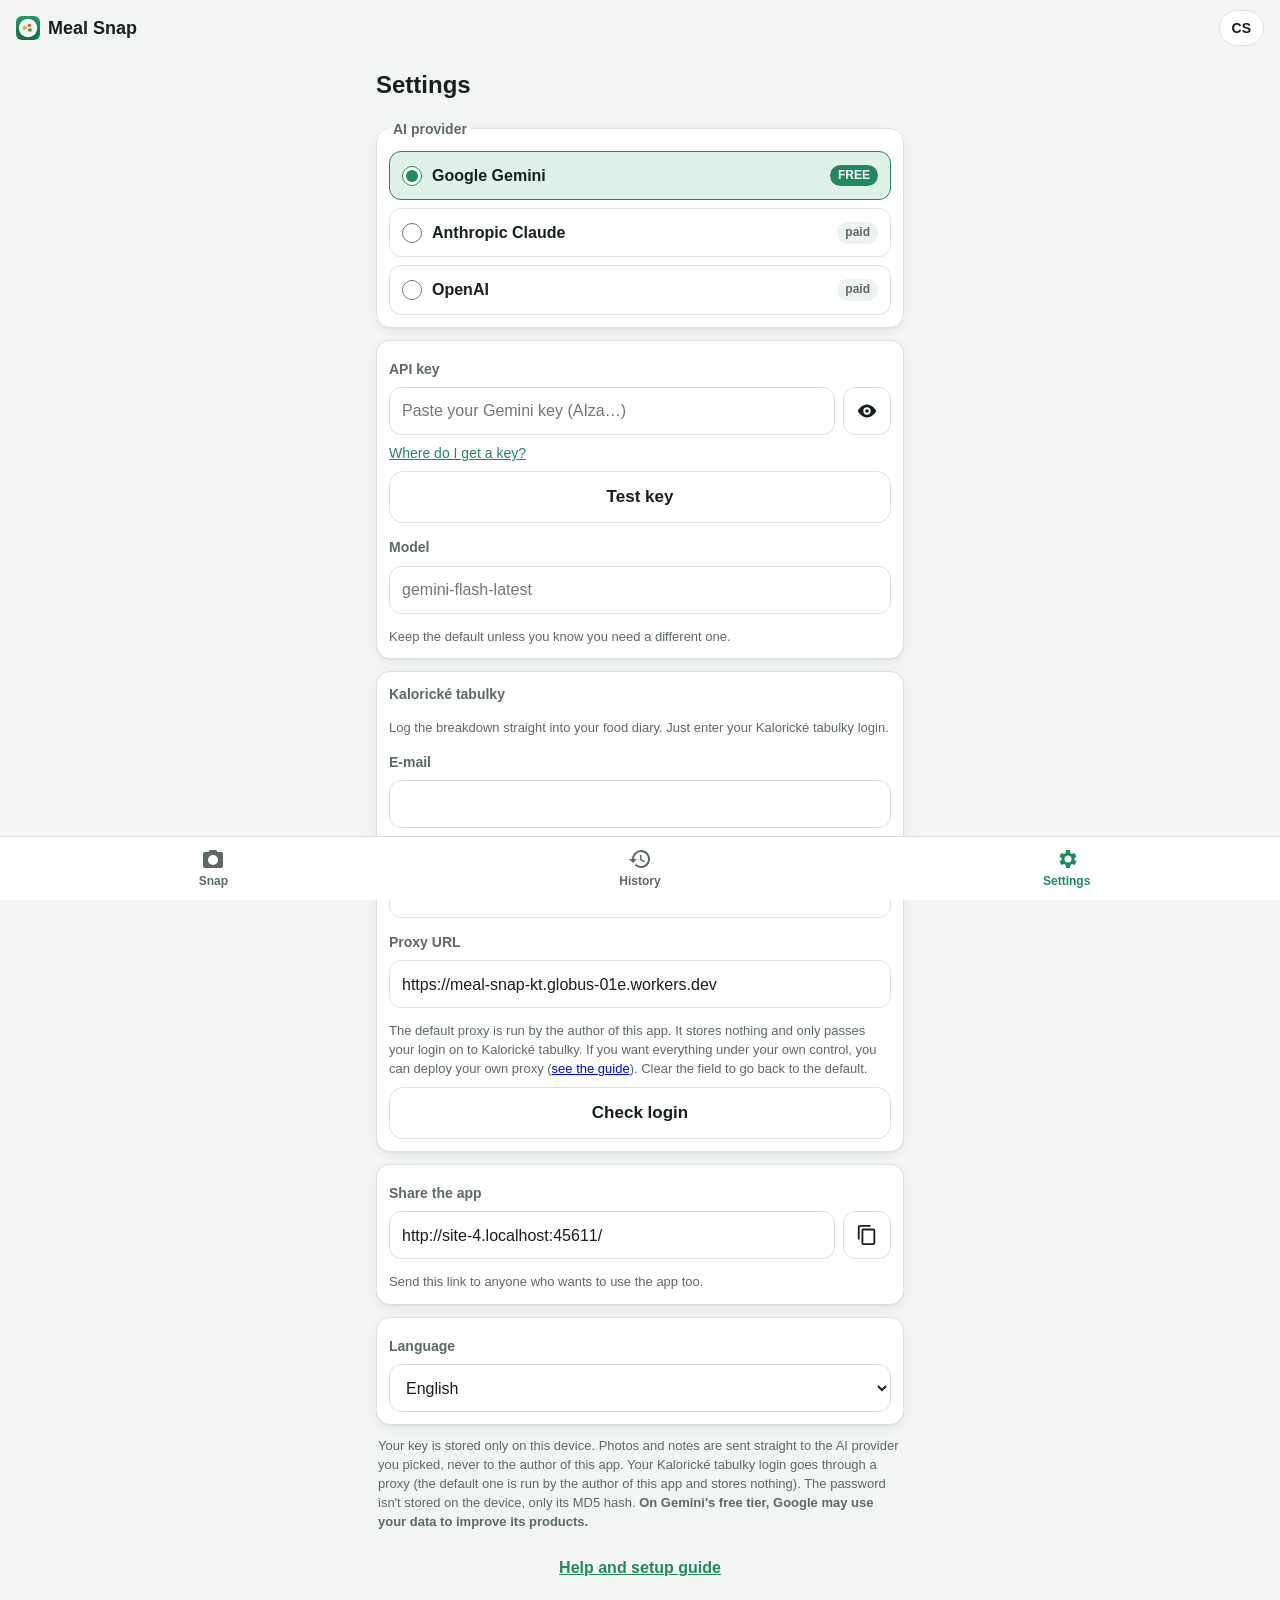
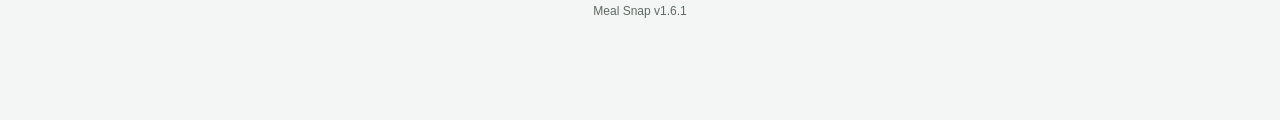
==== commit 412faf85: "Show a copyable share link in Settings, derived from where the app is served Co-Authored-By: Claude " ====
--- a/index.html
+++ b/index.html
@@ -166,6 +166,18 @@
       </div>
 
       <div class="card field-stack">
+        <label for="share-url" class="label" data-i18n="settings.share">Share the app</label>
+        <div class="key-row">
+          <input id="share-url" type="url" readonly autocomplete="off" spellcheck="false">
+          <button id="share-copy" type="button" class="icon-btn" data-i18n-aria="settings.shareCopy">
+            <svg viewBox="0 0 24 24" width="22" height="22" aria-hidden="true"><path fill="currentColor" d="M16 1H4a2 2 0 0 0-2 2v14h2V3h12V1Zm3 4H8a2 2 0 0 0-2 2v14a2 2 0 0 0 2 2h11a2 2 0 0 0 2-2V7a2 2 0 0 0-2-2Zm0 16H8V7h11v14Z"/></svg>
+          </button>
+        </div>
+        <small class="hint" data-i18n="settings.shareHint">Send this link to anyone who wants to use the app too.</small>
+        <button id="share-native" type="button" class="secondary" data-i18n="settings.shareSend" hidden>Send link…</button>
+      </div>
+
+      <div class="card field-stack">
         <label for="lang-select" class="label" data-i18n="settings.language">Language</label>
         <select id="lang-select"></select>
       </div>
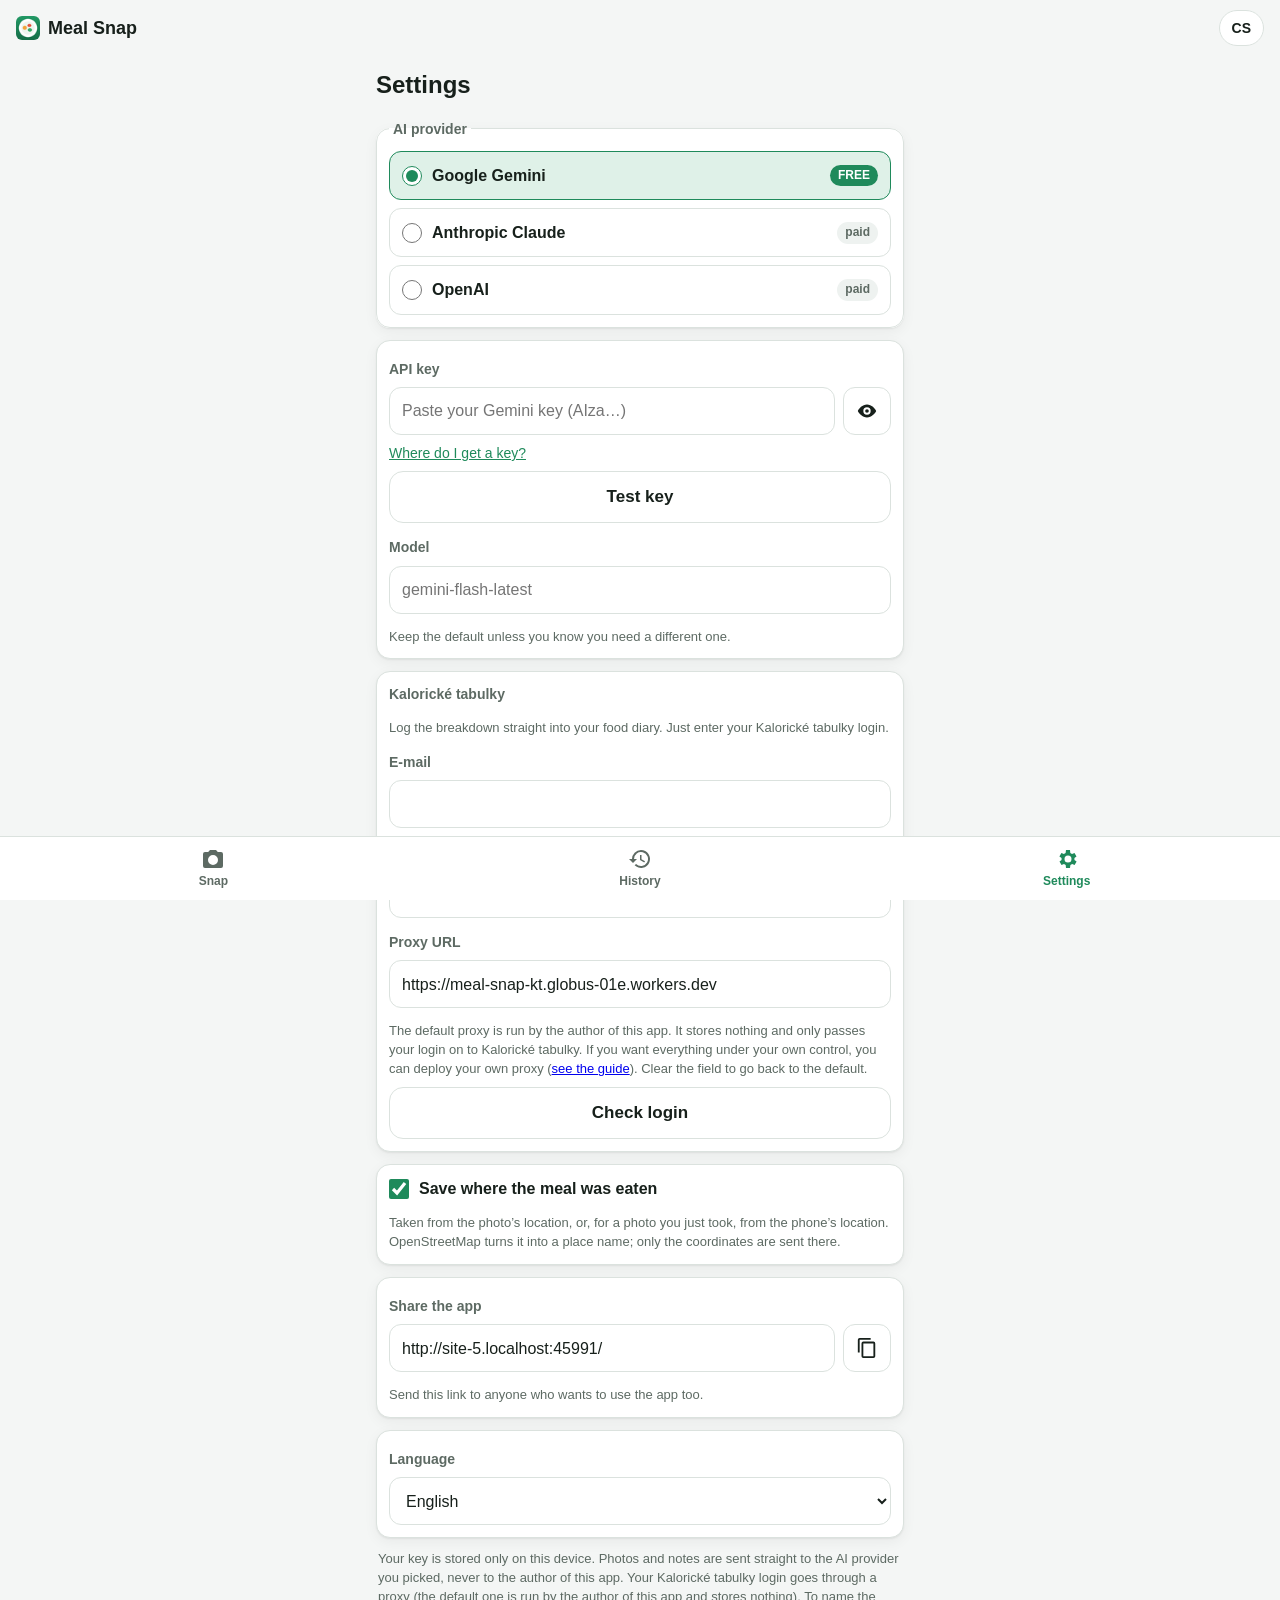
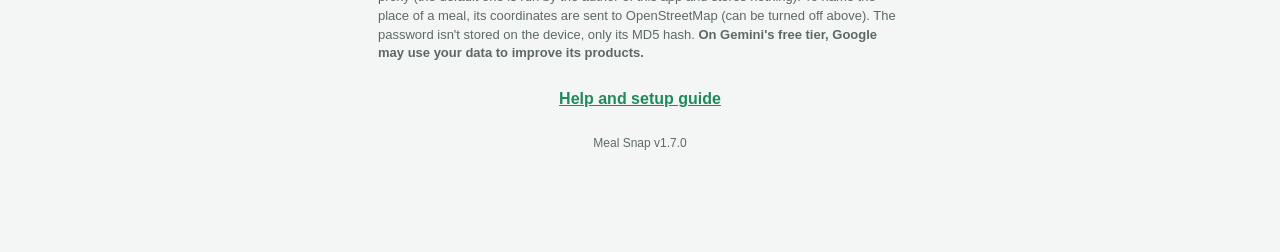
==== commit 83d7168a: "History: delete single meals, keep everything, record the place, group by day - Each meal can be del" ====
--- a/index.html
+++ b/index.html
@@ -113,14 +113,44 @@
         <button id="reanalyze" type="button" class="secondary reanalyze" data-i18n="result.reanalyze">Correct note and analyze again</button>
         <p class="disclaimer" data-i18n="result.disclaimer">Values are AI estimates. Check grams before logging.</p>
         <button id="new-photo" type="button" class="primary" data-i18n="result.newPhoto">New photo</button>
+        <button id="delete-current" type="button" class="link danger-link" data-i18n="history.deleteCurrent">Delete from history</button>
       </div>
     </section>
 
     <!-- ===== History ===== -->
     <section id="view-history" class="view" aria-labelledby="tab-history">
       <h1 data-i18n="history.title">History</h1>
-      <ul id="history-list" class="history"></ul>
+
+      <div id="history-summary" class="card summary" hidden>
+        <div class="stats">
+          <div class="stat">
+            <span class="stat-label" data-i18n="history.summary.avg7">Average, 7 days</span>
+            <span class="stat-value"><strong id="sum-avg7">–</strong> <span data-i18n="history.summary.perDay">kcal/day</span></span>
+            <small id="sum-avg7-days" class="stat-note"></small>
+          </div>
+          <div class="stat">
+            <span class="stat-label" data-i18n="history.summary.avg30">Average, 30 days</span>
+            <span class="stat-value"><strong id="sum-avg30">–</strong> <span data-i18n="history.summary.perDay">kcal/day</span></span>
+            <small id="sum-avg30-days" class="stat-note"></small>
+          </div>
+          <div class="stat">
+            <span class="stat-label" data-i18n="history.summary.meals">Meals, 7 days</span>
+            <span class="stat-value"><strong id="sum-meals">0</strong></span>
+          </div>
+        </div>
+        <p id="sum-readout" class="readout" aria-live="polite"></p>
+        <div id="sum-chart" class="chart" role="group" data-i18n-aria="history.summary.chartLabel"></div>
+      </div>
+
+      <div id="history-tools" class="history-tools" hidden>
+        <input id="history-search" type="search" autocomplete="off" data-i18n-placeholder="history.search" data-i18n-aria="history.search">
+        <small id="history-found" class="hint"></small>
+      </div>
+
+      <div id="history-list"></div>
+      <p id="history-nomatch" class="empty" data-i18n="history.noMatch" hidden>Nothing found.</p>
       <p id="history-empty" class="empty" data-i18n="history.empty">No meals yet. Analyzed meals will appear here.</p>
+      <button id="history-more" type="button" class="secondary more" data-i18n="history.showOlder" hidden>Show older</button>
       <button id="history-clear" type="button" class="danger" data-i18n="history.clear" hidden>Clear history</button>
     </section>
 
@@ -163,6 +193,14 @@
         <small class="hint" data-i18n-html="kt.proxyHint"></small>
         <button id="kt-test" type="button" class="secondary" data-i18n="kt.test">Check login</button>
         <p id="kt-test-status" class="status" role="status" aria-live="polite"></p>
+      </div>
+
+      <div class="card field-stack">
+        <label class="check-row">
+          <input id="location-toggle" type="checkbox">
+          <span data-i18n="settings.location">Save where the meal was eaten</span>
+        </label>
+        <small class="hint" data-i18n="settings.locationHint"></small>
       </div>
 
       <div class="card field-stack">
--- a/style.css
+++ b/style.css
@@ -130,7 +130,7 @@
 .label { display: block; font-weight: 600; font-size: 14px; margin-bottom: 6px; color: var(--muted); }
 .note-wrap { margin-bottom: 14px; }
 .note-row { display: flex; gap: 8px; align-items: flex-start; }
-textarea, input[type="text"], input[type="password"], input[type="number"], input[type="url"], input[type="email"], input[type="date"], select {
+textarea, input[type="text"], input[type="password"], input[type="number"], input[type="url"], input[type="email"], input[type="date"], input[type="search"], select {
   width: 100%; min-height: 48px; padding: 11px 12px;
   border: 1px solid var(--border); border-radius: 12px; background: var(--surface);
   font-size: 16px; /* prevents iOS zoom */
@@ -215,15 +215,65 @@
 .disclaimer { color: var(--muted); font-size: 13px; margin: 0 2px 16px; }
 
 /* history */
-.history { list-style: none; padding: 0; margin: 0; display: grid; gap: 8px; }
-.history li { display: flex; align-items: center; gap: 12px; padding: 10px; cursor: pointer; }
+.history { list-style: none; padding: 0; margin: 0; display: grid; grid-template-columns: minmax(0, 1fr); gap: 8px; }
+.history li { display: flex; align-items: center; gap: 12px; padding: 10px; cursor: pointer; min-width: 0; }
 .history .thumb { padding: 0; border: 0; background: none; flex: none; cursor: zoom-in; border-radius: 10px; }
 .history img, .history .ph { display: block; width: 64px; height: 64px; border-radius: 10px; object-fit: cover; flex: none; background: var(--surface-2); }
 .history .meta { flex: 1; min-width: 0; }
 .history .meta strong { display: block; white-space: nowrap; overflow: hidden; text-overflow: ellipsis; }
 .history .meta small { color: var(--muted); }
+.history .meta small { display: block; }
+.history .side { display: flex; flex-direction: column; align-items: flex-end; gap: 2px; flex: none; }
 .history .kc { font-weight: 700; font-variant-numeric: tabular-nums; white-space: nowrap; }
+.history .delete { width: 34px; height: 34px; margin-right: -6px; }
+.history .delete:hover { color: var(--danger); }
+.history .place {
+  display: flex; align-items: center; gap: 3px; min-width: 0; margin-top: 2px;
+  color: var(--muted); font-size: 13px; text-decoration: none;
+}
+.history .place span { white-space: nowrap; overflow: hidden; text-overflow: ellipsis; }
+.history .place svg { flex: none; color: var(--accent); }
+.kt-badge { font-size: 11px; font-weight: 700; padding: 1px 6px; border-radius: 6px; background: var(--accent-soft); color: var(--text); white-space: nowrap; }
 .empty { color: var(--muted); text-align: center; padding: 32px 0; }
+
+.day { margin-bottom: 18px; scroll-margin-top: 64px; }
+.day-head {
+  display: flex; justify-content: space-between; align-items: baseline; gap: 8px; flex-wrap: wrap;
+  margin: 0 2px 8px; font-size: 16px;
+}
+.day-title::first-letter { text-transform: uppercase; }
+.day-totals { display: flex; align-items: baseline; gap: 8px; font-variant-numeric: tabular-nums; }
+.day-totals small { color: var(--muted); font-weight: 400; font-size: 13px; }
+.history-tools { margin-bottom: 14px; }
+.history-tools .hint:empty { display: none; }
+.more { margin-top: 4px; }
+.danger-link { display: block; margin: 14px auto 0; color: var(--danger); font-weight: 600; min-height: 44px; }
+
+/* history summary */
+.summary { padding: 14px 14px 10px; margin-bottom: 14px; }
+.stats { display: grid; grid-template-columns: repeat(3, minmax(0, 1fr)); gap: 8px; }
+.stat { display: grid; gap: 2px; min-width: 0; }
+.stat-label { font-size: 12px; font-weight: 600; color: var(--muted); }
+.stat-value { font-variant-numeric: tabular-nums; font-size: 13px; color: var(--muted); }
+.stat-value strong { font-size: 22px; color: var(--text); }
+.stat-note { font-size: 12px; color: var(--muted); }
+.readout { margin: 12px 0 6px; font-size: 13px; color: var(--muted); font-variant-numeric: tabular-nums; min-height: 1.4em; }
+.readout::first-letter { text-transform: uppercase; }
+.chart { display: flex; align-items: stretch; height: 110px; }
+.bar-col {
+  flex: 1; min-width: 0; display: flex; flex-direction: column; align-items: center; gap: 4px;
+  padding: 0 1px; border: 0; background: none; cursor: pointer; color: var(--muted);
+}
+.bar-col .plot { flex: 1; width: 100%; display: flex; align-items: flex-end; justify-content: center; border-bottom: 1px solid var(--border); }
+.bar-col .bar { display: block; width: min(100%, 18px); background: var(--accent); border-radius: 4px 4px 0 0; }
+.bar-col .bar.none { height: 0; }
+.bar-col:hover .bar, .bar-col.picked .bar { background: color-mix(in srgb, var(--accent) 70%, var(--text)); }
+.bar-label { font-size: 11px; font-variant-numeric: tabular-nums; line-height: 1; }
+.bar-col.today .bar-label { color: var(--text); font-weight: 700; }
+.bar-col.picked .bar-label { color: var(--text); text-decoration: underline; }
+
+.check-row { display: flex; align-items: center; gap: 10px; font-weight: 600; cursor: pointer; }
+.check-row input { width: 20px; height: 20px; margin: 0; accent-color: var(--accent); flex: none; }
 
 /* settings */
 fieldset { margin: 0 0 12px; padding: 12px; }
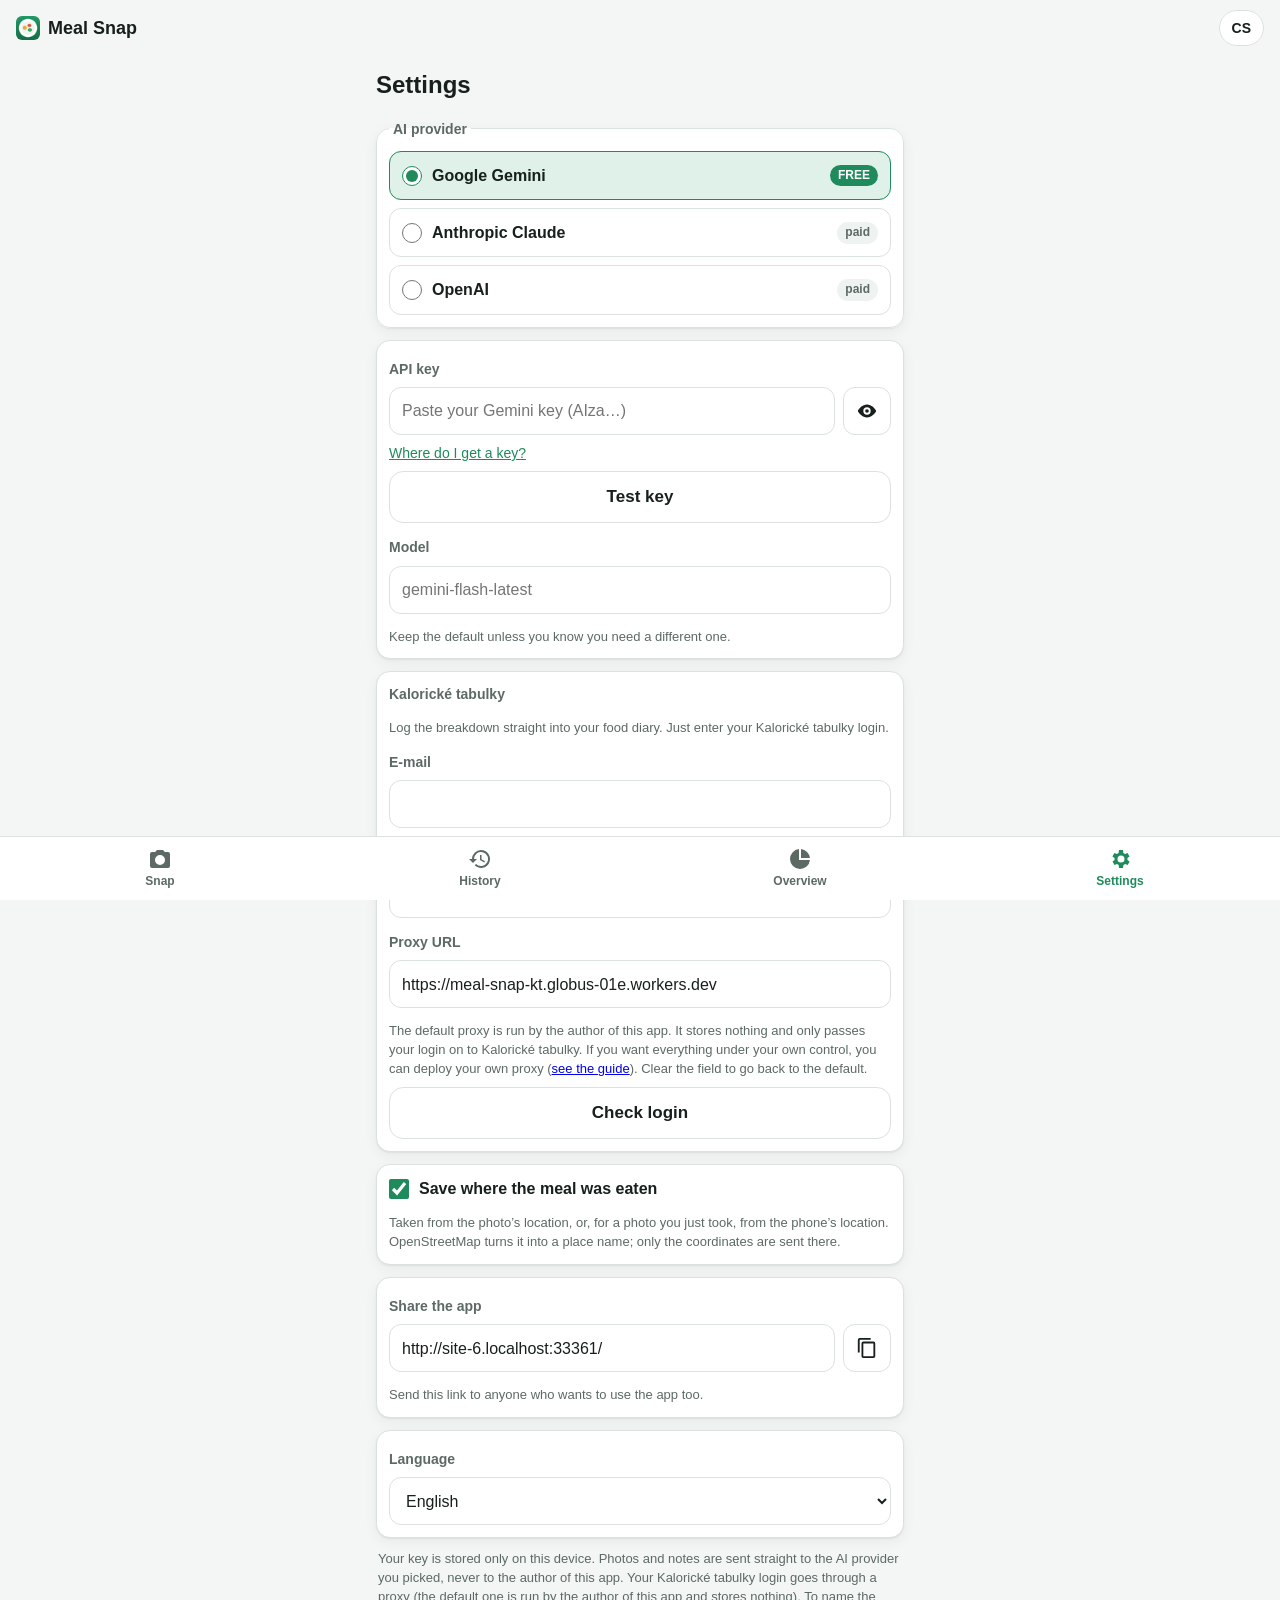
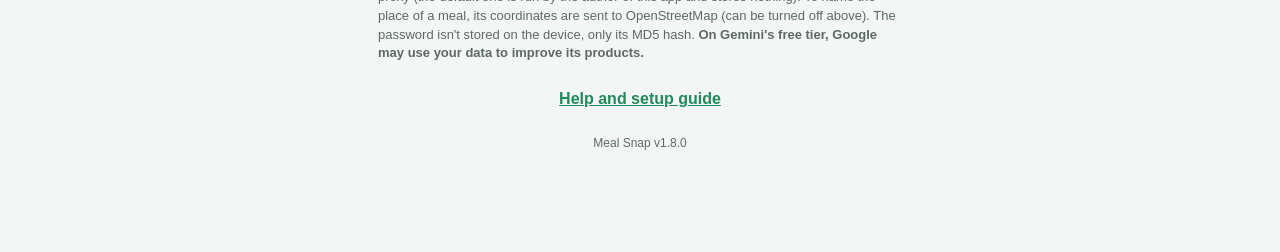
==== commit b13de12c: "Add an Overview tab with a protein/carb/fat breakdown against recommended ranges The calorie summary" ====
--- a/index.html
+++ b/index.html
@@ -121,27 +121,6 @@
     <section id="view-history" class="view" aria-labelledby="tab-history">
       <h1 data-i18n="history.title">History</h1>
 
-      <div id="history-summary" class="card summary" hidden>
-        <div class="stats">
-          <div class="stat">
-            <span class="stat-label" data-i18n="history.summary.avg7">Average, 7 days</span>
-            <span class="stat-value"><strong id="sum-avg7">–</strong> <span data-i18n="history.summary.perDay">kcal/day</span></span>
-            <small id="sum-avg7-days" class="stat-note"></small>
-          </div>
-          <div class="stat">
-            <span class="stat-label" data-i18n="history.summary.avg30">Average, 30 days</span>
-            <span class="stat-value"><strong id="sum-avg30">–</strong> <span data-i18n="history.summary.perDay">kcal/day</span></span>
-            <small id="sum-avg30-days" class="stat-note"></small>
-          </div>
-          <div class="stat">
-            <span class="stat-label" data-i18n="history.summary.meals">Meals, 7 days</span>
-            <span class="stat-value"><strong id="sum-meals">0</strong></span>
-          </div>
-        </div>
-        <p id="sum-readout" class="readout" aria-live="polite"></p>
-        <div id="sum-chart" class="chart" role="group" data-i18n-aria="history.summary.chartLabel"></div>
-      </div>
-
       <div id="history-tools" class="history-tools" hidden>
         <input id="history-search" type="search" autocomplete="off" data-i18n-placeholder="history.search" data-i18n-aria="history.search">
         <small id="history-found" class="hint"></small>
@@ -152,6 +131,48 @@
       <p id="history-empty" class="empty" data-i18n="history.empty">No meals yet. Analyzed meals will appear here.</p>
       <button id="history-more" type="button" class="secondary more" data-i18n="history.showOlder" hidden>Show older</button>
       <button id="history-clear" type="button" class="danger" data-i18n="history.clear" hidden>Clear history</button>
+    </section>
+
+    <!-- ===== Overview ===== -->
+    <section id="view-overview" class="view" aria-labelledby="tab-overview">
+      <h1 data-i18n="overview.title">Overview</h1>
+
+      <div id="overview-summary" class="card summary" hidden>
+        <div class="stats">
+          <div class="stat">
+            <span class="stat-label" data-i18n="overview.summary.avg7">Average, 7 days</span>
+            <span class="stat-value"><strong id="sum-avg7">–</strong> <span data-i18n="overview.summary.perDay">kcal/day</span></span>
+            <small id="sum-avg7-days" class="stat-note"></small>
+          </div>
+          <div class="stat">
+            <span class="stat-label" data-i18n="overview.summary.avg30">Average, 30 days</span>
+            <span class="stat-value"><strong id="sum-avg30">–</strong> <span data-i18n="overview.summary.perDay">kcal/day</span></span>
+            <small id="sum-avg30-days" class="stat-note"></small>
+          </div>
+          <div class="stat">
+            <span class="stat-label" data-i18n="overview.summary.meals">Meals, 7 days</span>
+            <span class="stat-value"><strong id="sum-meals">0</strong></span>
+          </div>
+        </div>
+        <p id="sum-readout" class="readout" aria-live="polite"></p>
+        <div id="sum-chart" class="chart" role="group" data-i18n-aria="overview.summary.chartLabel"></div>
+      </div>
+
+      <div id="macro-card" class="card macro-card" hidden>
+        <div class="macro-head">
+          <h2 class="card-title" data-i18n="overview.macros.title">Protein, carbs, fat</h2>
+          <div class="seg" role="group" data-i18n-aria="overview.macros.period">
+            <button type="button" data-period="7" data-i18n="overview.macros.period7">7 days</button>
+            <button type="button" data-period="30" data-i18n="overview.macros.period30">30 days</button>
+          </div>
+        </div>
+        <small id="macro-days" class="stat-note"></small>
+        <div id="macro-rows" class="macro-rows"></div>
+        <p id="macro-verdict" class="macro-verdict" aria-live="polite"></p>
+        <small class="hint" data-i18n="overview.macros.source"></small>
+      </div>
+
+      <p id="overview-empty" class="empty" data-i18n="overview.empty">No meals yet.</p>
     </section>
 
     <!-- ===== Settings ===== -->
@@ -235,6 +256,10 @@
       <svg viewBox="0 0 24 24" width="24" height="24" aria-hidden="true"><path fill="currentColor" d="M13 3a9 9 0 0 0-9 9H1l4 4 4-4H6a7 7 0 1 1 2.05 4.95l-1.42 1.42A9 9 0 1 0 13 3Zm-1 5v5l4.25 2.52.77-1.28L13.5 12.2V8H12Z"/></svg>
       <span data-i18n="tab.history">History</span>
     </button>
+    <button id="tab-overview" role="tab" class="tab" data-goto="overview" type="button">
+      <svg viewBox="0 0 24 24" width="24" height="24" aria-hidden="true"><path fill="currentColor" d="M11 2.05A10 10 0 1 0 21.95 13H11V2.05Zm2 0V11h8.95A10 10 0 0 0 13 2.05Z"/></svg>
+      <span data-i18n="tab.overview">Overview</span>
+    </button>
     <button id="tab-settings" role="tab" class="tab" data-goto="settings" type="button">
       <svg viewBox="0 0 24 24" width="24" height="24" aria-hidden="true"><path fill="currentColor" d="M19.4 13a7.6 7.6 0 0 0 0-2l2.1-1.6-2-3.5-2.5 1a7.4 7.4 0 0 0-1.7-1L15 3h-4l-.4 2.9a7.4 7.4 0 0 0-1.7 1l-2.5-1-2 3.5L6.6 11a7.6 7.6 0 0 0 0 2l-2.1 1.6 2 3.5 2.5-1c.5.4 1.1.7 1.7 1L11 21h4l.4-2.9c.6-.3 1.2-.6 1.7-1l2.5 1 2-3.5L19.4 13ZM13 15.5a3.5 3.5 0 1 1 0-7 3.5 3.5 0 0 1 0 7Z"/></svg>
       <span data-i18n="tab.settings">Settings</span>
--- a/style.css
+++ b/style.css
@@ -272,6 +272,41 @@
 .bar-col.today .bar-label { color: var(--text); font-weight: 700; }
 .bar-col.picked .bar-label { color: var(--text); text-decoration: underline; }
 
+/* macro breakdown */
+.macro-card { padding: 14px; margin-bottom: 14px; display: grid; gap: 10px; }
+.macro-head { display: flex; align-items: center; justify-content: space-between; gap: 8px; flex-wrap: wrap; }
+.macro-head h2 { font-size: 16px; margin: 0; }
+.seg { display: inline-flex; background: var(--surface-2); border-radius: 999px; padding: 3px; }
+.seg button {
+  border: 0; background: none; border-radius: 999px; padding: 6px 12px; min-height: 32px;
+  font-size: 13px; font-weight: 600; color: var(--muted); cursor: pointer;
+}
+.seg button[aria-pressed="true"] { background: var(--surface); color: var(--text); box-shadow: var(--shadow); }
+.macro-card > .stat-note:empty { display: none; }
+.macro-rows { display: grid; gap: 14px; }
+.macro-row { display: grid; gap: 6px; }
+.macro-line { display: flex; align-items: baseline; gap: 8px; flex-wrap: wrap; font-variant-numeric: tabular-nums; }
+.macro-name { font-weight: 600; }
+.macro-grams { color: var(--muted); font-size: 14px; }
+.macro-pct { margin-left: auto; white-space: nowrap; }
+.macro-state { font-size: 12px; font-weight: 700; padding: 1px 8px; border-radius: 999px; }
+.macro-state.ok { color: var(--accent); background: var(--accent-soft); }
+.macro-state.low { color: var(--warn); background: color-mix(in srgb, var(--warn) 16%, transparent); }
+.macro-state.high { color: var(--danger); background: color-mix(in srgb, var(--danger) 14%, transparent); }
+.macro-track { position: relative; height: 10px; border-radius: 999px; background: var(--surface-2); }
+.macro-band { position: absolute; top: 0; bottom: 0; background: var(--accent-soft); border: 1px solid color-mix(in srgb, var(--accent) 45%, transparent); border-radius: 999px; }
+.macro-mark {
+  position: absolute; top: 50%; width: 16px; height: 16px; transform: translate(-50%, -50%);
+  border-radius: 50%; border: 2px solid var(--surface); background: var(--accent);
+}
+.macro-mark.low { background: var(--warn); }
+.macro-mark.high { background: var(--danger); }
+.macro-ref { font-size: 12px; color: var(--muted); }
+.macro-verdict { margin: 0; font-weight: 600; }
+.macro-verdict.off { color: var(--danger); }
+.macro-verdict.ok { color: var(--accent); }
+.macro-verdict:empty { display: none; }
+
 .check-row { display: flex; align-items: center; gap: 10px; font-weight: 600; cursor: pointer; }
 .check-row input { width: 20px; height: 20px; margin: 0; accent-color: var(--accent); flex: none; }
 
@@ -301,7 +336,7 @@
 /* tabs */
 .tabs {
   position: fixed; left: 0; right: 0; bottom: 0; z-index: 10;
-  display: grid; grid-template-columns: repeat(3, 1fr);
+  display: grid; grid-template-columns: repeat(4, 1fr);
   height: calc(var(--tabbar-h) + env(safe-area-inset-bottom));
   padding-bottom: env(safe-area-inset-bottom);
   background: var(--surface); border-top: 1px solid var(--border);
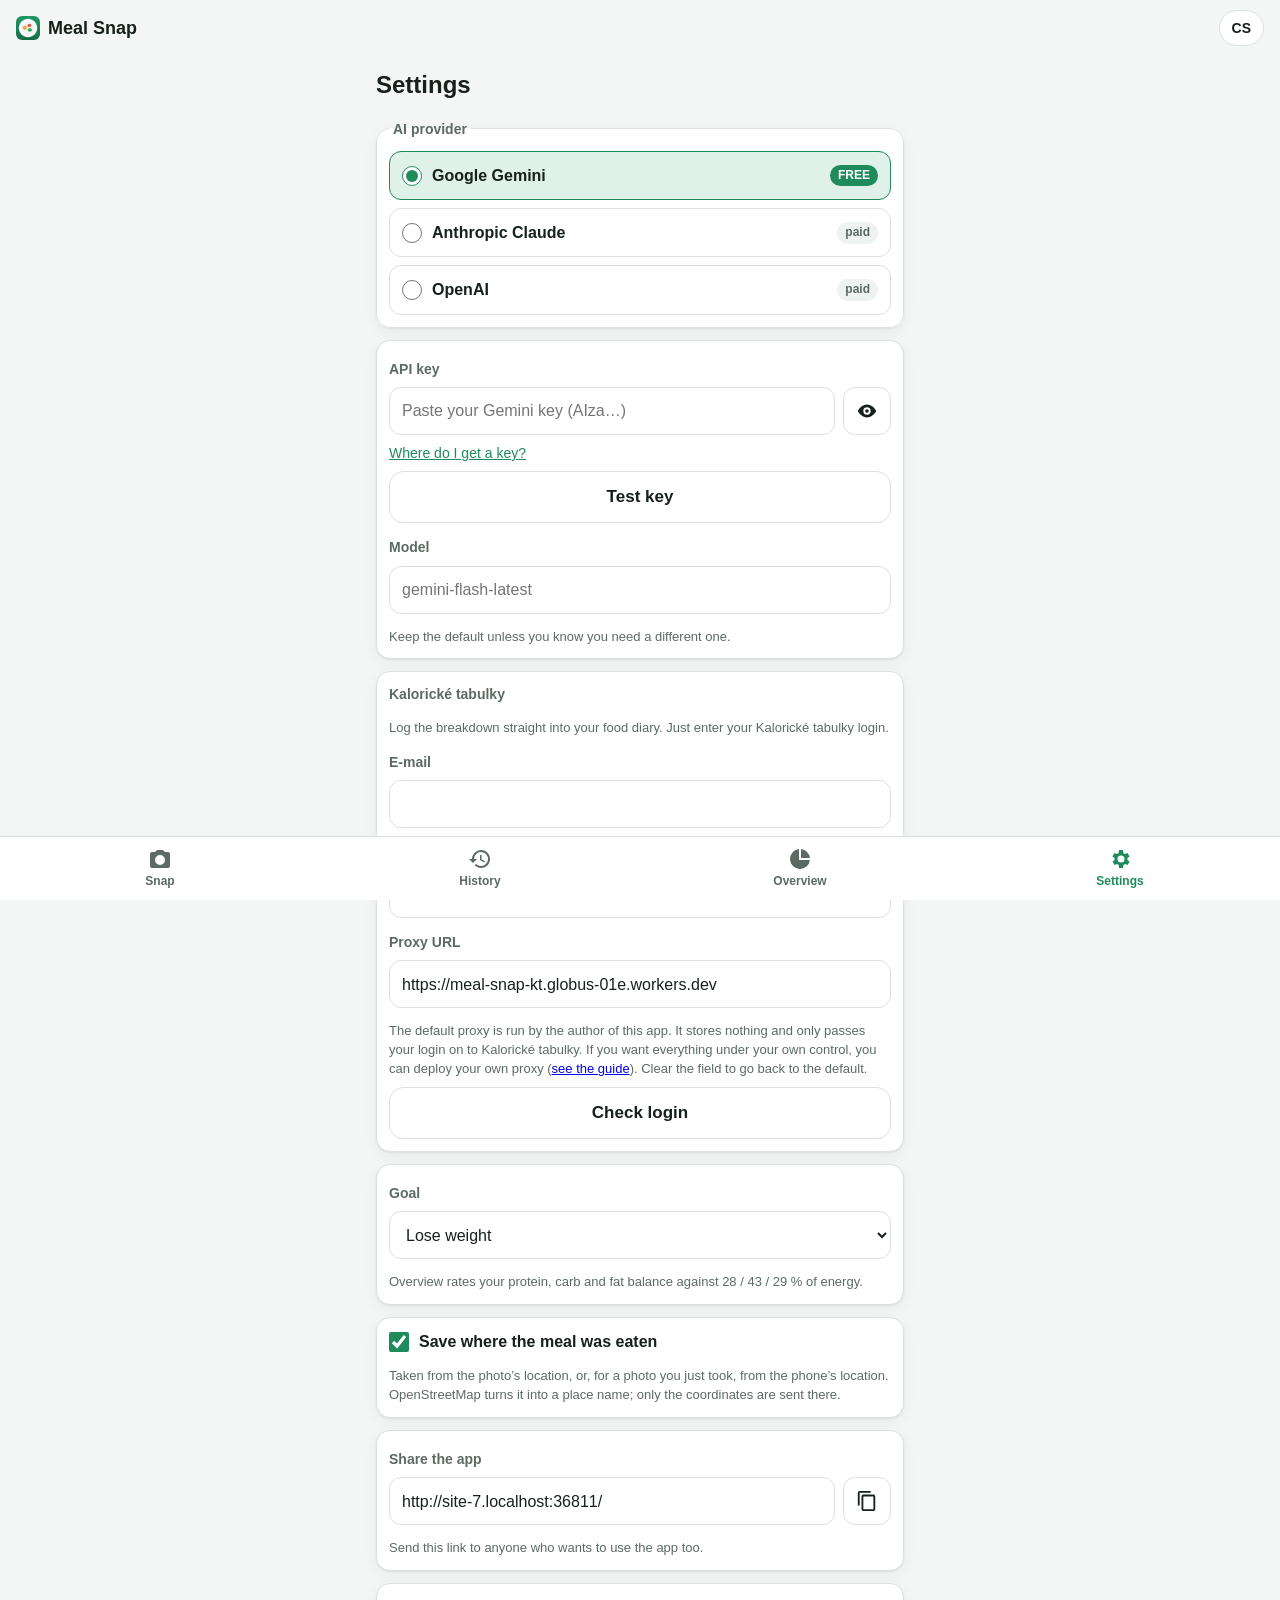
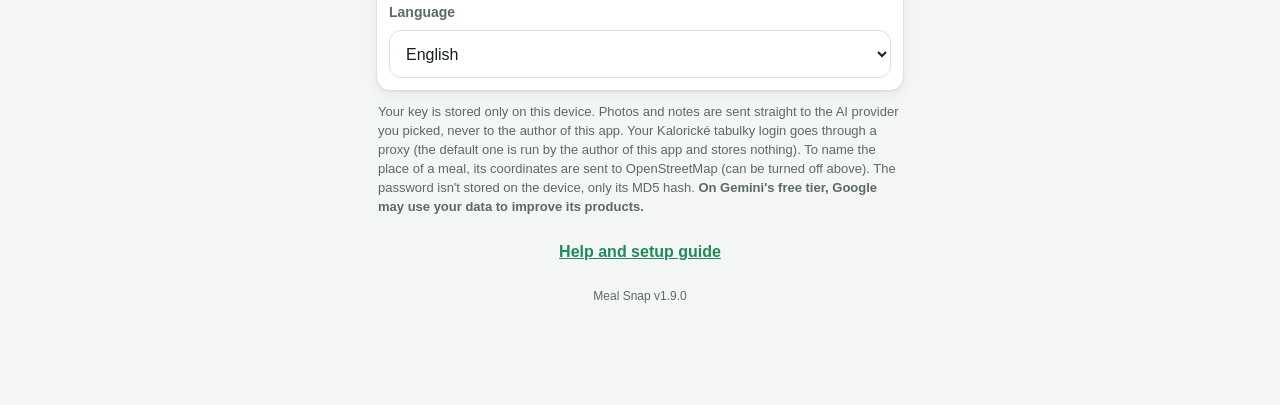
==== commit 263e9397: "Settings: choose a goal (lose weight, keep weight, build muscle) for the Overview macro split Co-Aut" ====
--- a/index.html
+++ b/index.html
@@ -166,10 +166,10 @@
             <button type="button" data-period="30" data-i18n="overview.macros.period30">30 days</button>
           </div>
         </div>
-        <small id="macro-days" class="stat-note"></small>
+        <small class="stat-note"><span id="macro-goal"></span> <span id="macro-days"></span></small>
         <div id="macro-rows" class="macro-rows"></div>
         <p id="macro-verdict" class="macro-verdict" aria-live="polite"></p>
-        <small class="hint" data-i18n="overview.macros.source"></small>
+        <small id="macro-source" class="hint"></small>
       </div>
 
       <p id="overview-empty" class="empty" data-i18n="overview.empty">No meals yet.</p>
@@ -214,6 +214,12 @@
         <small class="hint" data-i18n-html="kt.proxyHint"></small>
         <button id="kt-test" type="button" class="secondary" data-i18n="kt.test">Check login</button>
         <p id="kt-test-status" class="status" role="status" aria-live="polite"></p>
+      </div>
+
+      <div class="card field-stack">
+        <label for="goal-select" class="label" data-i18n="settings.goal">Goal</label>
+        <select id="goal-select"></select>
+        <small id="goal-hint" class="hint"></small>
       </div>
 
       <div class="card field-stack">
